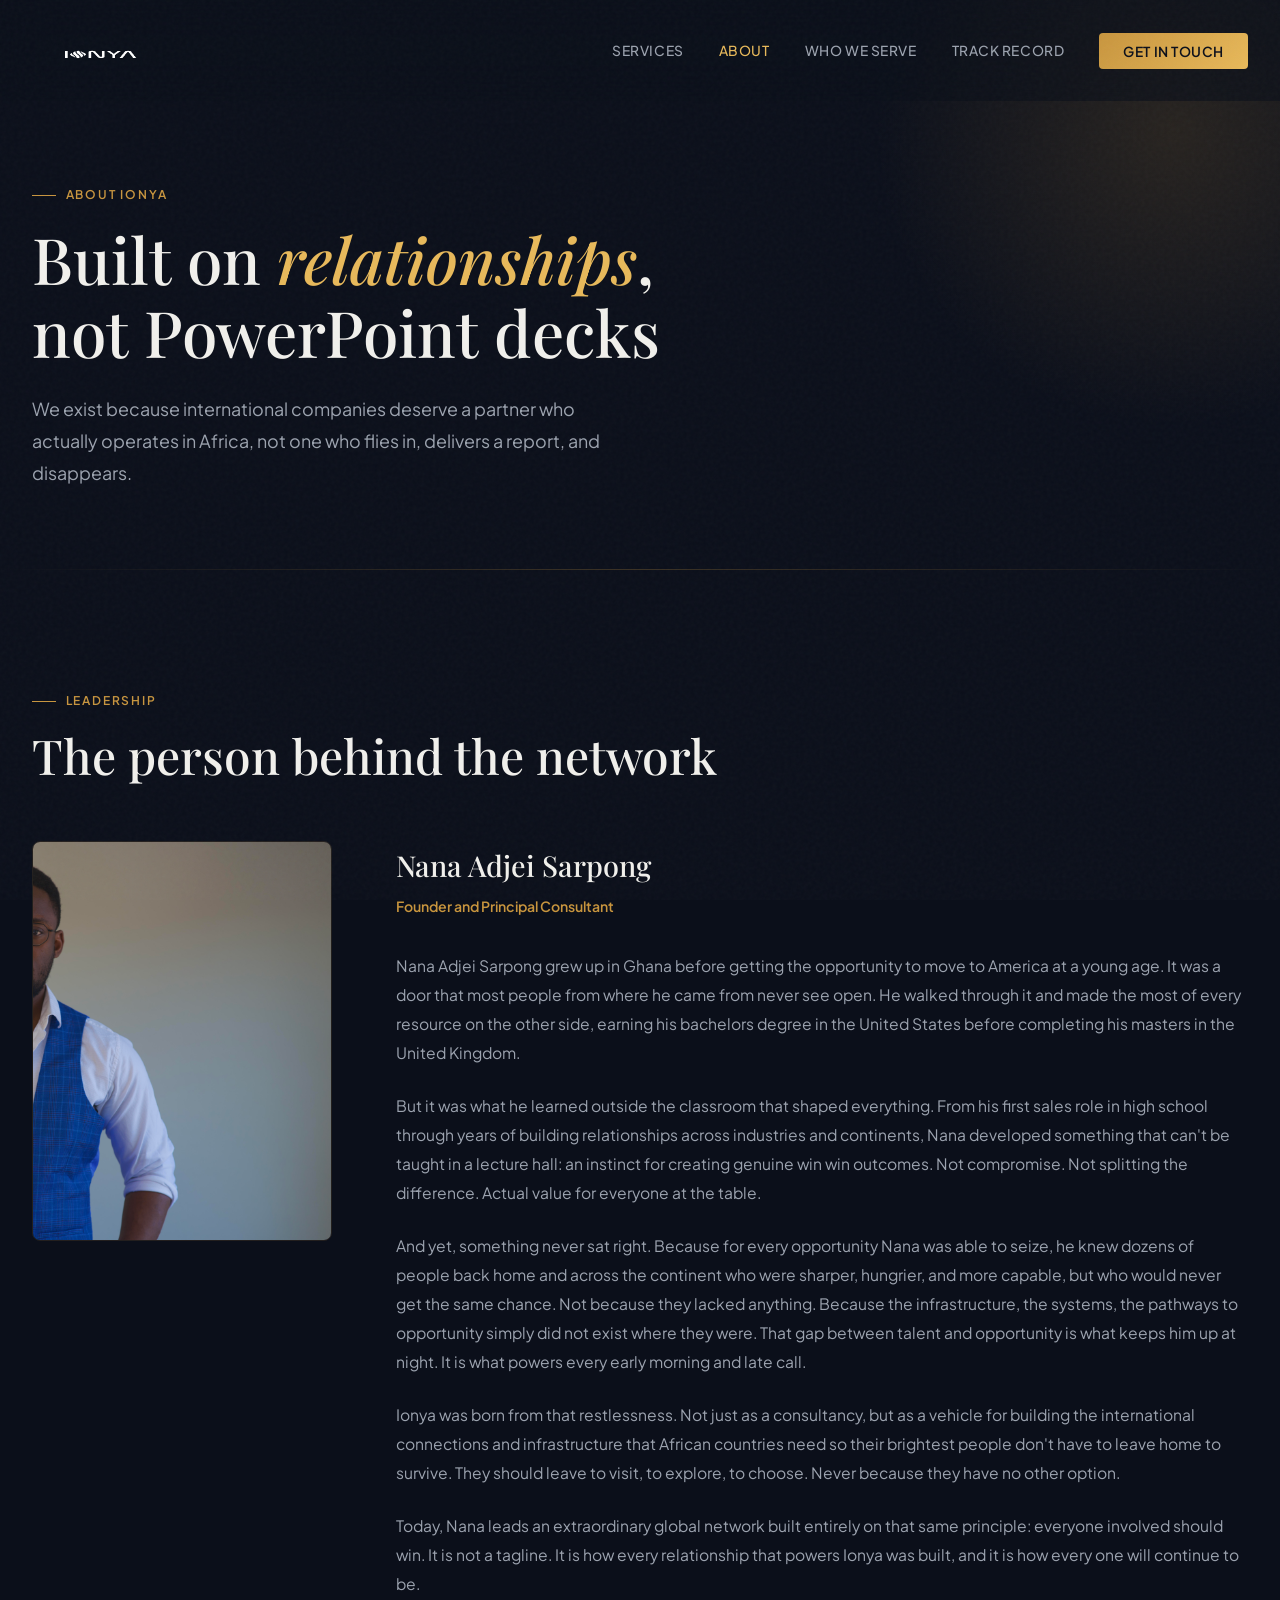
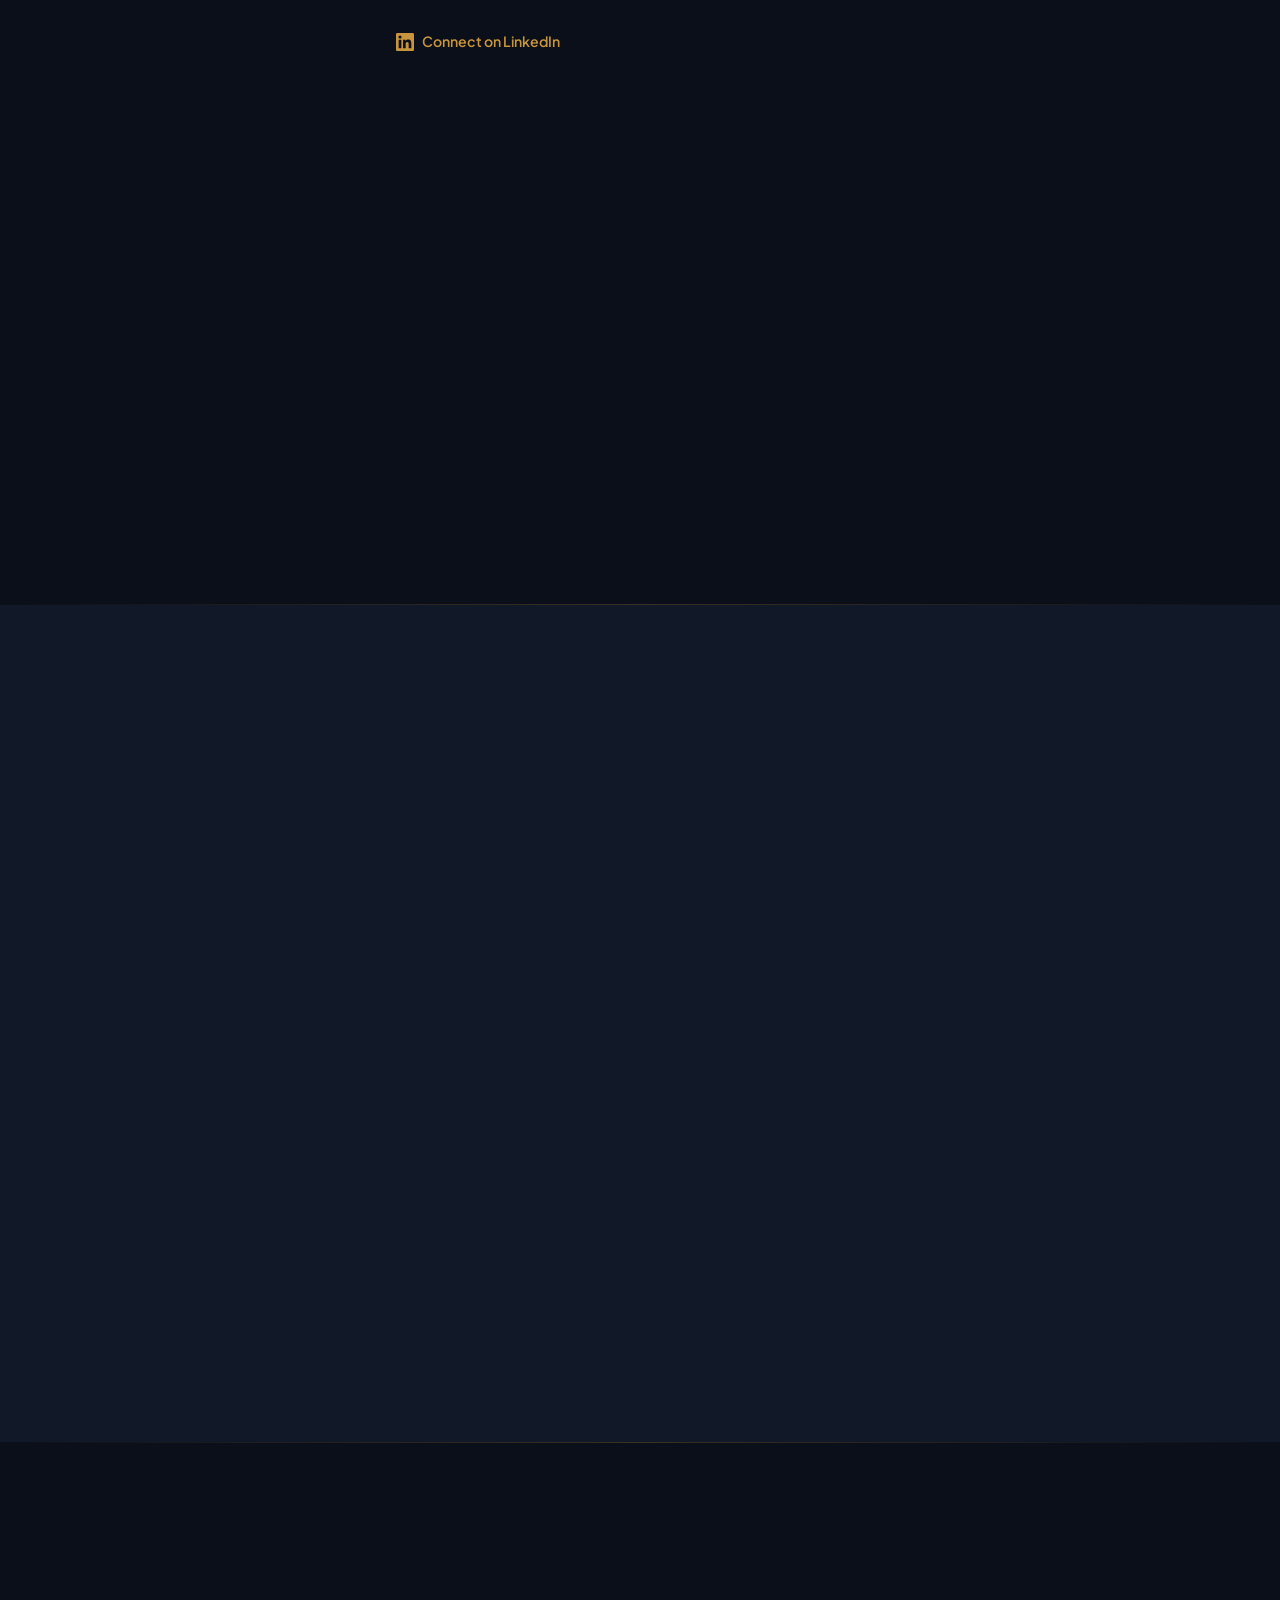
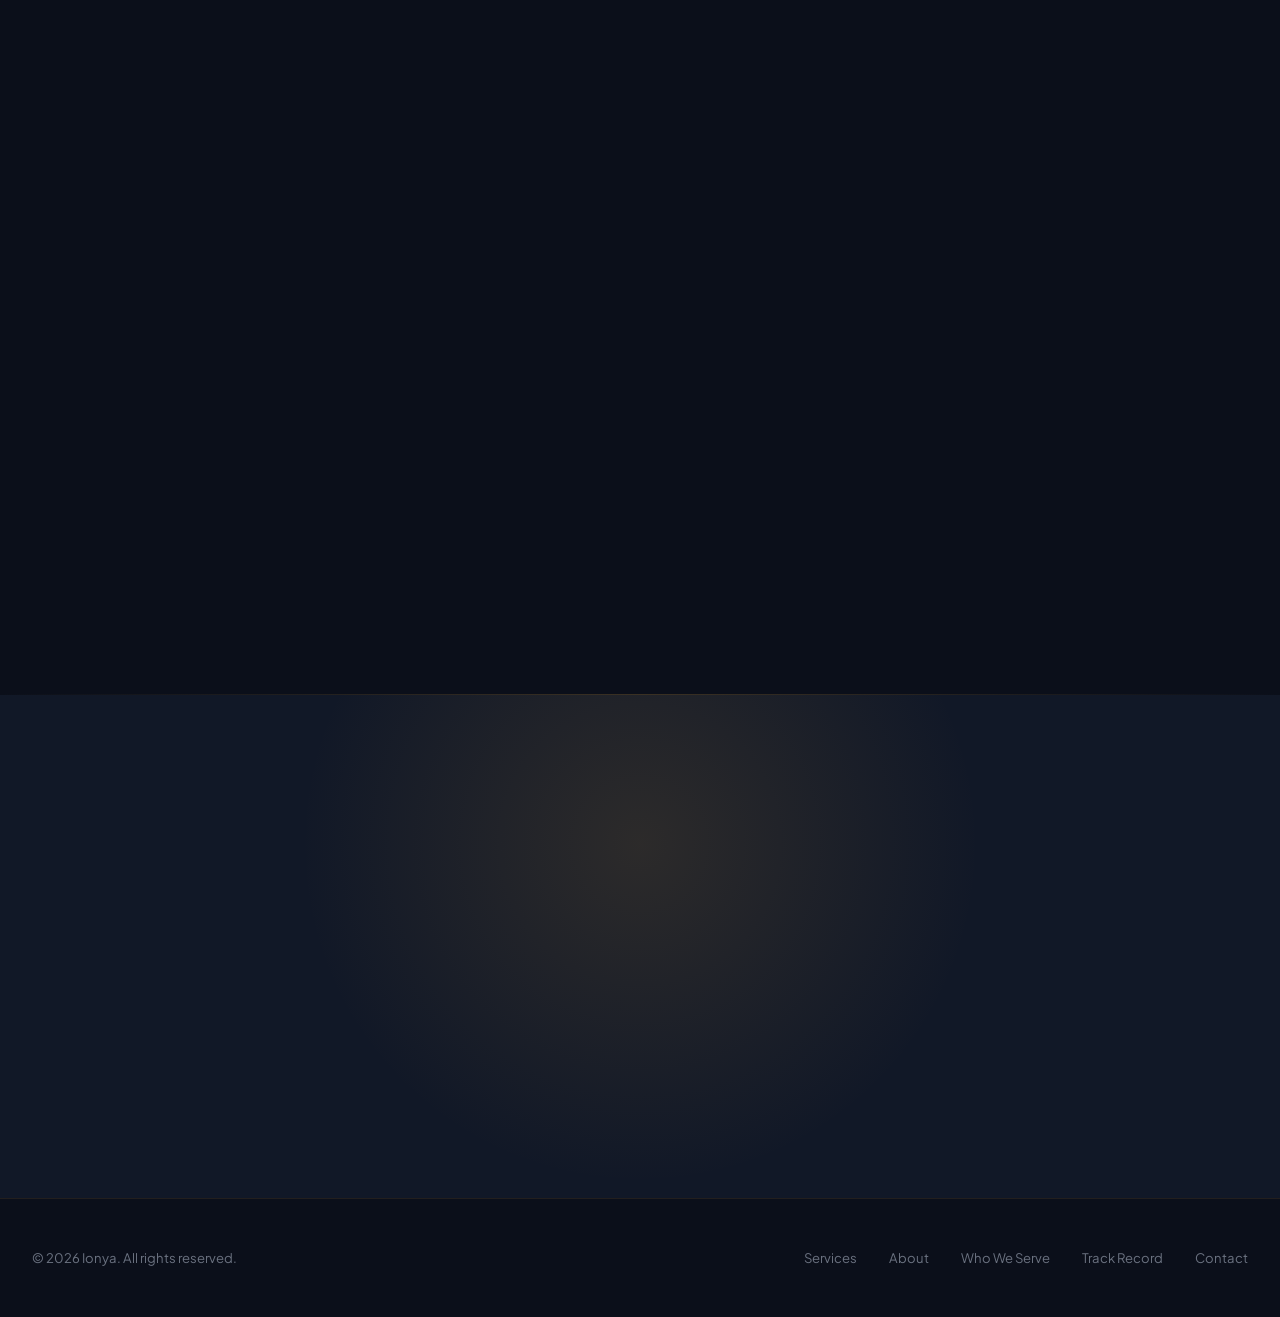
==== about.html @ f9a8107e "Add files via upload" ====
<!DOCTYPE html>
<html lang="en">
<head>
    <meta charset="UTF-8">
    <meta name="viewport" content="width=device-width, initial-scale=1.0">
    <title>About | Ionya</title>
    <meta name="description" content="Learn about Ionya, our founder Nana Adjei Sarpong, and why we built Africa's most connected strategic consultancy for international companies.">
    <link rel="preconnect" href="https://fonts.googleapis.com">
    <link rel="preconnect" href="https://fonts.gstatic.com" crossorigin>
    <link href="https://fonts.googleapis.com/css2?family=Playfair+Display:ital,wght@0,400;0,500;0,600;0,700;1,400;1,500&family=Plus+Jakarta+Sans:wght@300;400;500;600;700&display=swap" rel="stylesheet">
    <link rel="stylesheet" href="styles.css">
    <style>
        .founder-grid { display: grid; grid-template-columns: 300px 1fr; gap: 4rem; margin-top: 3.5rem; align-items: start; }
        .founder-photo {
            width: 100%; aspect-ratio: 3/4;
            border: 1px solid var(--border); border-radius: 8px;
            overflow: hidden;
        }
        .founder-photo img { width: 100%; height: 100%; object-fit: cover; object-position: right center; display: block; }
        .founder-content h3 { font-family: var(--font-display); font-size: 1.8rem; font-weight: 500; margin-bottom: 0.3rem; }
        .founder-title { color: var(--gold-primary); font-size: 0.88rem; font-weight: 600; margin-bottom: 2rem; }
        .founder-content p { color: var(--text-secondary); font-size: 0.98rem; line-height: 1.85; margin-bottom: 1.5rem; }
        .founder-links { display: flex; gap: 1rem; margin-top: 2rem; }
        .founder-link {
            display: inline-flex; align-items: center; gap: 0.5rem;
            color: var(--gold-primary); text-decoration: none;
            font-size: 0.88rem; font-weight: 600; transition: color 0.3s ease;
        }
        .founder-link:hover { color: var(--gold-light); }
        .name-story {
            margin-top: 3.5rem; padding: 3rem;
            background: var(--bg-card); border: 1px solid var(--border); border-radius: 8px;
        }
        .name-story h3 { font-family: var(--font-display); font-size: 1.4rem; font-weight: 500; margin-bottom: 1rem; }
        .name-story p { font-size: 0.95rem; color: var(--text-secondary); line-height: 1.85; margin-bottom: 1rem; }
        .name-story p:last-child { margin-bottom: 0; }
        .values-grid { display: grid; grid-template-columns: repeat(3, 1fr); gap: 2rem; margin-top: 3rem; }
        .value-card { padding: 2rem; border: 1px solid var(--border); border-radius: 8px; }
        .value-card h4 { font-family: var(--font-display); font-size: 1.15rem; font-weight: 500; margin-bottom: 0.6rem; }
        .value-card p { font-size: 0.88rem; color: var(--text-secondary); line-height: 1.7; }
        .geo-grid { display: grid; grid-template-columns: repeat(3, 1fr); gap: 2rem; margin-top: 3rem; }
        .geo-tier { padding: 2.5rem; border: 1px solid var(--border); border-radius: 8px; }
        .geo-tier-label { font-size: 0.7rem; font-weight: 700; letter-spacing: 0.15em; text-transform: uppercase; color: var(--gold-primary); margin-bottom: 0.8rem; }
        .geo-tier h4 { font-family: var(--font-display); font-size: 1.3rem; font-weight: 500; margin-bottom: 1rem; }
        .geo-tier p { font-size: 0.88rem; color: var(--text-secondary); line-height: 1.7; margin-bottom: 1rem; }
        .geo-countries { display: flex; flex-wrap: wrap; gap: 0.5rem; }
        @media (max-width: 768px) {
            .founder-grid { grid-template-columns: 1fr; gap: 2rem; }
            .founder-photo { max-width: 250px; }
            .values-grid, .geo-grid { grid-template-columns: 1fr; }
        }
    </style>
</head>
<body>

<nav id="navbar">
    <div class="nav-inner">
        <a href="/" class="nav-logo"><img src="ionya-logo-transparent.png" alt="Ionya"></a>
        <ul class="nav-links" id="navLinks">
            <li><a href="/services">Services</a></li>
            <li><a href="/about" class="active">About</a></li>
            <li><a href="/who-we-serve">Who We Serve</a></li>
            <li><a href="/track-record">Track Record</a></li>
            <li><a href="/contact" class="nav-cta">Get in Touch</a></li>
        </ul>
        <div class="mobile-toggle" onclick="document.getElementById('navLinks').classList.toggle('open')"><span></span><span></span><span></span></div>
    </div>
</nav>

<section class="page-hero">
    <div class="section-inner">
        <div class="section-label fade-in-1">About Ionya</div>
        <h1 class="fade-in-2">Built on <em>relationships</em>, not PowerPoint decks</h1>
        <p class="lead fade-in-3">We exist because international companies deserve a partner who actually operates in Africa, not one who flies in, delivers a report, and disappears.</p>
    </div>
</section>

<!-- FOUNDER -->
<section>
    <div class="section-inner">
        <div class="reveal">
            <div class="section-label">Leadership</div>
            <h2 class="section-title">The person behind the network</h2>
        </div>
        <div class="founder-grid reveal">
            <div class="founder-photo">
                <img src="nana-photo.jpg" alt="Nana Adjei Sarpong, Founder of Ionya">
            </div>
            <div class="founder-content">
                <h3>Nana Adjei Sarpong</h3>
                <div class="founder-title">Founder and Principal Consultant</div>
                <p>Nana Adjei Sarpong grew up in Ghana before getting the opportunity to move to America at a young age. It was a door that most people from where he came from never see open. He walked through it and made the most of every resource on the other side, earning his bachelors degree in the United States before completing his masters in the United Kingdom.</p>
                <p>But it was what he learned outside the classroom that shaped everything. From his first sales role in high school through years of building relationships across industries and continents, Nana developed something that can't be taught in a lecture hall: an instinct for creating genuine win win outcomes. Not compromise. Not splitting the difference. Actual value for everyone at the table.</p>
                <p>And yet, something never sat right. Because for every opportunity Nana was able to seize, he knew dozens of people back home and across the continent who were sharper, hungrier, and more capable, but who would never get the same chance. Not because they lacked anything. Because the infrastructure, the systems, the pathways to opportunity simply did not exist where they were. That gap between talent and opportunity is what keeps him up at night. It is what powers every early morning and late call.</p>
                <p>Ionya was born from that restlessness. Not just as a consultancy, but as a vehicle for building the international connections and infrastructure that African countries need so their brightest people don't have to leave home to survive. They should leave to visit, to explore, to choose. Never because they have no other option.</p>
                <p>Today, Nana leads an extraordinary global network built entirely on that same principle: everyone involved should win. It is not a tagline. It is how every relationship that powers Ionya was built, and it is how every one will continue to be.</p>
                <div class="founder-links">
                    <a href="https://www.linkedin.com/in/nana-adjei-sarpong" target="_blank" class="founder-link">
                        <svg width="18" height="18" viewBox="0 0 24 24" fill="currentColor"><path d="M20.447 20.452h-3.554v-5.569c0-1.328-.027-3.037-1.852-3.037-1.853 0-2.136 1.445-2.136 2.939v5.667H9.351V9h3.414v1.561h.046c.477-.9 1.637-1.85 3.37-1.85 3.601 0 4.267 2.37 4.267 5.455v6.286zM5.337 7.433a2.062 2.062 0 01-2.063-2.065 2.064 2.064 0 112.063 2.065zm1.782 13.019H3.555V9h3.564v11.452zM22.225 0H1.771C.792 0 0 .774 0 1.729v20.542C0 23.227.792 24 1.771 24h20.451C23.2 24 24 23.227 24 22.271V1.729C24 .774 23.2 0 22.222 0h.003z"/></svg>
                        Connect on LinkedIn
                    </a>
                </div>
            </div>
        </div>

        <!-- NAME STORY -->
        <div class="name-story reveal">
            <div class="section-label">Our Name</div>
            <h3>Why "Ionya"</h3>
            <p>The name draws from Iona, a small island off the coast of Scotland that became one of history's most unlikely success stories. In the 6th century, a handful of people on that remote island transformed entire regions of Britain and Europe. Not through force or extraction, but through something far more powerful: they built lasting relationships, strengthened local communities, and created systems that were designed to outlast the people who built them.</p>
            <p>Fourteen centuries later, that pattern still works. Build rather than extract. Strengthen rather than exploit. Create systems that serve generations rather than quarters. Ionya carries that principle into every engagement, every relationship, every deal. The company is not here for quick transactions. It is here to build infrastructure, connections, and opportunities that create lasting prosperity for everyone involved.</p>
        </div>
    </div>
</section>

<div class="section-divider"></div>

<!-- VALUES -->
<section class="section-alt">
    <div class="section-inner">
        <div class="reveal">
            <div class="section-label">How We Operate</div>
            <h2 class="section-title">Principles, not just process</h2>
        </div>
        <div class="values-grid">
            <div class="value-card reveal">
                <h4>Build, Don't Extract</h4>
                <p>Every engagement should leave communities, partners, and markets stronger than we found them. We choose clients and projects that create lasting value, not just short term returns.</p>
            </div>
            <div class="value-card reveal">
                <h4>Win Win or No Deal</h4>
                <p>The entire Ionya network has been built on mutually beneficial relationships. If a deal does not work for everyone at the table, it does not work for us. This is how trust is built and sustained.</p>
            </div>
            <div class="value-card reveal">
                <h4>Relationships Over Transactions</h4>
                <p>We build lasting strategic partnerships, not one off consulting engagements. Every relationship in our network has been developed over years of genuine trust and delivered results.</p>
            </div>
            <div class="value-card reveal">
                <h4>Honesty Over Sales</h4>
                <p>If we can't help, we will say so. If a market is not right for your business, we will tell you. If an opportunity carries risks, you will hear about them before you invest.</p>
            </div>
            <div class="value-card reveal">
                <h4>Generational Thinking</h4>
                <p>We partner with companies that are serious about building sustainable operations, not those looking for a quick entry and exit. African markets reward patience, persistence, and commitment.</p>
            </div>
            <div class="value-card reveal">
                <h4>Execution Over Strategy</h4>
                <p>We don't produce reports that sit on shelves. We build relationships, solve problems, source deals, and make things happen on the ground. Results, not documents.</p>
            </div>
        </div>
    </div>
</section>

<div class="section-divider"></div>

<!-- GEOGRAPHY -->
<section>
    <div class="section-inner">
        <div class="reveal">
            <div class="section-label">Where We Operate</div>
            <h2 class="section-title">From Ghana to the continent</h2>
            <p class="section-subtitle">We start from our established Ghana base and build networks wherever our clients need us. If we can't do it, we will tell you honestly.</p>
        </div>
        <div class="geo-grid">
            <div class="geo-tier reveal">
                <div class="geo-tier-label">Tier 1: Deep Networks</div>
                <h4>Ghana</h4>
                <p>Our primary base of operations with deep relationships across government, industry, and business. Direct access to decision makers across all seven of our target sectors, from energy and healthcare to agriculture and infrastructure.</p>
                <div class="geo-countries">
                    <span class="tag-pill">Accra</span>
                    <span class="tag-pill">Government Relations</span>
                    <span class="tag-pill">All Target Industries</span>
                </div>
            </div>
            <div class="geo-tier reveal">
                <div class="geo-tier-label">Tier 2: Active Networks</div>
                <h4>Key African Markets</h4>
                <p>Strong networks with active sourcing capabilities across multiple industries. Proper risk assessment for every opportunity we present.</p>
                <div class="geo-countries">
                    <span class="tag-pill">Mozambique</span>
                    <span class="tag-pill">Botswana</span>
                    <span class="tag-pill">South Africa</span>
                    <span class="tag-pill">Nigeria</span>
                    <span class="tag-pill">Kenya</span>
                </div>
            </div>
            <div class="geo-tier reveal">
                <div class="geo-tier-label">Tier 3: On Demand</div>
                <h4>Any African Country</h4>
                <p>When clients need access to a new market, we research it, build the networks, and deliver. If it is not feasible, we say so.</p>
                <div class="geo-countries">
                    <span class="tag-pill">Research First</span>
                    <span class="tag-pill">Client Driven</span>
                    <span class="tag-pill">Honest Assessment</span>
                </div>
            </div>
        </div>
    </div>
</section>

<div class="section-divider"></div>

<section class="section-alt cta-section">
    <div class="section-inner">
        <div class="cta-content reveal">
            <div class="section-label">Let's Talk</div>
            <h2 class="section-title">Want to know more?</h2>
            <p class="section-subtitle">The best way to understand what Ionya can do for you is a conversation. No pitch, no pressure, just an honest discussion about your Africa ambitions.</p>
            <div class="cta-actions">
                <a href="/contact" class="btn-primary">Start a Conversation →</a>
            </div>
        </div>
    </div>
</section>

<footer><div class="footer-inner"><div class="footer-left">© 2026 Ionya. All rights reserved.</div><div class="footer-right"><a href="/services">Services</a><a href="/about">About</a><a href="/who-we-serve">Who We Serve</a><a href="/track-record">Track Record</a><a href="/contact">Contact</a></div></div></footer>
<script>
const navbar=document.getElementById('navbar');window.addEventListener('scroll',()=>navbar.classList.toggle('scrolled',window.scrollY>50));
document.querySelectorAll('.nav-links a').forEach(l=>l.addEventListener('click',()=>document.getElementById('navLinks').classList.remove('open')));
const r=document.querySelectorAll('.reveal');const o=new IntersectionObserver(e=>{e.forEach(x=>{if(x.isIntersecting){x.target.classList.add('visible');o.unobserve(x.target)}})},{threshold:0.1,rootMargin:'0px 0px -50px 0px'});r.forEach(el=>o.observe(el));
</script>
</body>
</html>
---- styles.css ----
:root {
    --bg-primary: #0B0F1A;
    --bg-secondary: #111827;
    --bg-card: #1A2035;
    --bg-card-hover: #1F2847;
    --gold-primary: #C8953E;
    --gold-light: #E8B95A;
    --gold-glow: rgba(200, 149, 62, 0.15);
    --gold-subtle: rgba(200, 149, 62, 0.08);
    --text-primary: #F1F0EC;
    --text-secondary: #9CA3AF;
    --text-muted: #6B7280;
    --border: rgba(200, 149, 62, 0.12);
    --border-strong: rgba(200, 149, 62, 0.25);
    --font-display: 'Playfair Display', Georgia, serif;
    --font-body: 'Plus Jakarta Sans', -apple-system, sans-serif;
}

*, *::before, *::after { margin: 0; padding: 0; box-sizing: border-box; }
html { scroll-behavior: smooth; scroll-padding-top: 110px; }

body {
    font-family: var(--font-body);
    background-color: var(--bg-primary);
    color: var(--text-primary);
    line-height: 1.7;
    font-weight: 400;
    overflow-x: hidden;
}

body::before {
    content: '';
    position: fixed;
    top: 0; left: 0;
    width: 100%; height: 100%;
    background-image: url("data:image/svg+xml,%3Csvg viewBox='0 0 256 256' xmlns='http://www.w3.org/2000/svg'%3E%3Cfilter id='noise'%3E%3CfeTurbulence type='fractalNoise' baseFrequency='0.9' numOctaves='4' stitchTiles='stitch'/%3E%3C/filter%3E%3Crect width='100%25' height='100%25' filter='url(%23noise)' opacity='0.03'/%3E%3C/svg%3E");
    pointer-events: none;
    z-index: 9999;
}

/* ======= NAV ======= */
nav {
    position: fixed; top: 0; width: 100%; z-index: 1000;
    padding: 0 2rem;
    transition: all 0.4s ease;
    background: rgba(11, 15, 26, 0.6);
    backdrop-filter: blur(20px);
    -webkit-backdrop-filter: blur(20px);
    border-bottom: 1px solid transparent;
}
nav.scrolled {
    background: rgba(11, 15, 26, 0.92);
    border-bottom: 1px solid var(--border);
}
.nav-inner {
    max-width: 1280px; margin: 0 auto;
    display: flex; justify-content: space-between; align-items: center;
    height: 100px;
}
.nav-logo { text-decoration: none; display: flex; align-items: center; }
.nav-logo img { height: 84px; width: auto; filter: brightness(0) invert(1); }
.nav-links {
    display: flex; gap: 2.2rem; list-style: none; align-items: center;
}
.nav-links a {
    color: var(--text-secondary); text-decoration: none;
    font-size: 0.86rem; font-weight: 500;
    letter-spacing: 0.04em; text-transform: uppercase;
    transition: color 0.3s ease;
}
.nav-links a:hover, .nav-links a.active { color: var(--gold-light); }
.nav-links .nav-cta {
    color: var(--bg-primary);
    background: linear-gradient(135deg, var(--gold-primary), var(--gold-light));
    padding: 0.6rem 1.5rem; border-radius: 4px; font-weight: 600;
    transition: all 0.3s ease;
}
.nav-links .nav-cta:hover {
    transform: translateY(-1px);
    box-shadow: 0 4px 20px rgba(200, 149, 62, 0.3);
    color: var(--bg-primary);
}
.mobile-toggle {
    display: none; flex-direction: column; gap: 5px; cursor: pointer; padding: 4px;
}
.mobile-toggle span {
    width: 24px; height: 2px; background: var(--text-primary); transition: all 0.3s ease;
}

/* ======= SHARED ELEMENTS ======= */
section { padding: 7rem 2rem; position: relative; }
.section-inner { max-width: 1280px; margin: 0 auto; }
.section-alt { background: var(--bg-secondary); }

.section-label {
    display: inline-flex; align-items: center; gap: 0.6rem;
    font-size: 0.75rem; font-weight: 600;
    letter-spacing: 0.15em; text-transform: uppercase;
    color: var(--gold-primary); margin-bottom: 1rem;
}
.section-label::before { content: ''; width: 24px; height: 1px; background: var(--gold-primary); }

.section-title {
    font-family: var(--font-display);
    font-size: clamp(2rem, 4vw, 3rem);
    font-weight: 500; line-height: 1.2; margin-bottom: 1.2rem;
}
.section-subtitle {
    font-size: 1.05rem; color: var(--text-secondary);
    max-width: 600px; line-height: 1.75;
}
.section-divider {
    height: 1px;
    background: linear-gradient(90deg, transparent, var(--border-strong), transparent);
}

/* Buttons */
.btn-primary {
    display: inline-flex; align-items: center; gap: 0.5rem;
    padding: 1rem 2.2rem;
    background: linear-gradient(135deg, var(--gold-primary), var(--gold-light));
    color: var(--bg-primary); font-family: var(--font-body);
    font-size: 0.92rem; font-weight: 700; text-decoration: none;
    border-radius: 4px; letter-spacing: 0.03em; transition: all 0.3s ease;
    border: none; cursor: pointer;
}
.btn-primary:hover {
    transform: translateY(-2px);
    box-shadow: 0 8px 30px rgba(200, 149, 62, 0.35);
}
.btn-secondary {
    display: inline-flex; align-items: center; gap: 0.5rem;
    padding: 1rem 2.2rem;
    border: 1px solid var(--border-strong); color: var(--text-primary);
    font-family: var(--font-body); font-size: 0.92rem; font-weight: 600;
    text-decoration: none; border-radius: 4px; letter-spacing: 0.03em;
    transition: all 0.3s ease;
}
.btn-secondary:hover {
    border-color: var(--gold-primary); background: var(--gold-subtle);
}

/* Cards */
.card {
    background: var(--bg-card); border: 1px solid var(--border);
    border-radius: 8px; padding: 2.5rem;
    transition: all 0.4s ease; position: relative; overflow: hidden;
}
.card::before {
    content: ''; position: absolute; top: 0; left: 0; right: 0; height: 3px;
    background: linear-gradient(90deg, var(--gold-primary), var(--gold-light));
    transform: scaleX(0); transform-origin: left; transition: transform 0.4s ease;
}
.card:hover {
    border-color: var(--border-strong); background: var(--bg-card-hover);
    transform: translateY(-4px);
}
.card:hover::before { transform: scaleX(1); }
.card h3 {
    font-family: var(--font-display); font-size: 1.35rem;
    font-weight: 500; margin-bottom: 1rem;
}
.card p {
    font-size: 0.92rem; color: var(--text-secondary); line-height: 1.75;
}

/* Quote box */
.quote-box {
    position: relative; padding: 2.5rem; background: var(--bg-card);
    border-left: 3px solid var(--gold-primary); border-radius: 0 8px 8px 0;
}
.quote-box p {
    font-family: var(--font-display); font-size: 1.2rem;
    font-style: italic; line-height: 1.7; color: var(--text-primary); margin-bottom: 1rem;
}
.quote-box cite {
    font-family: var(--font-body); font-style: normal;
    font-size: 0.85rem; color: var(--gold-primary);
    font-weight: 600; letter-spacing: 0.05em;
}

/* Feature list */
.feature-list { list-style: none; display: flex; flex-direction: column; gap: 0.6rem; }
.feature-list li {
    font-size: 0.85rem; color: var(--text-secondary);
    padding-left: 1.2rem; position: relative;
}
.feature-list li::before {
    content: '\2014'; position: absolute; left: 0; color: var(--gold-primary);
}

/* Check items */
.check-item { display: flex; gap: 0.8rem; align-items: flex-start; }
.check-icon {
    width: 20px; height: 20px; flex-shrink: 0; margin-top: 3px; color: var(--gold-primary);
}
.check-item span { font-size: 0.92rem; color: var(--text-secondary); line-height: 1.5; }

/* Page hero (inner pages) */
.page-hero {
    padding: 11rem 2rem 5rem; position: relative; overflow: hidden;
}
.page-hero::before {
    content: ''; position: absolute; top: -30%; right: -15%;
    width: 600px; height: 600px;
    background: radial-gradient(circle, var(--gold-glow) 0%, transparent 70%);
    pointer-events: none;
}
.page-hero::after {
    content: ''; position: absolute; bottom: 0; left: 0; right: 0; height: 1px;
    background: linear-gradient(90deg, transparent, var(--border-strong), transparent);
}
.page-hero .section-inner { position: relative; z-index: 2; }
.page-hero h1 {
    font-family: var(--font-display);
    font-size: clamp(2.5rem, 5vw, 4rem);
    font-weight: 500; line-height: 1.15; max-width: 700px; margin-bottom: 1.5rem;
}
.page-hero h1 em { font-style: italic; color: var(--gold-light); }
.page-hero .lead {
    font-size: 1.12rem; color: var(--text-secondary);
    max-width: 580px; line-height: 1.8;
}

/* Grids */
.grid-2 { display: grid; grid-template-columns: 1fr 1fr; gap: 2rem; }
.grid-3 { display: grid; grid-template-columns: repeat(3, 1fr); gap: 2rem; }
.grid-4 { display: grid; grid-template-columns: repeat(4, 1fr); gap: 2rem; }
.grid-2-1 { display: grid; grid-template-columns: 1fr 1fr; gap: 4rem; align-items: start; }

/* Number accent */
.num-accent {
    font-family: var(--font-display); font-size: 3rem;
    font-weight: 400; color: var(--gold-primary);
    opacity: 0.2; line-height: 1; margin-bottom: 1rem;
}

/* Tags */
.tag {
    display: inline-block; font-size: 0.72rem; font-weight: 600;
    letter-spacing: 0.08em; text-transform: uppercase;
    padding: 0.35rem 0.75rem; border: 1px solid var(--border-strong);
    border-radius: 3px; color: var(--gold-primary);
}
.tag-pill {
    font-size: 0.78rem; padding: 0.3rem 0.7rem;
    background: var(--gold-subtle); border: 1px solid var(--border);
    border-radius: 3px; color: var(--text-secondary);
}

/* Industry cards */
.industry-card {
    padding: 2rem; border: 1px solid var(--border);
    border-radius: 8px; transition: all 0.3s ease; text-align: center;
}
.industry-card:hover { border-color: var(--gold-primary); background: var(--gold-subtle); }
.industry-icon { font-size: 2rem; margin-bottom: 1rem; display: block; }
.industry-card h4 {
    font-family: var(--font-display); font-size: 1.1rem;
    font-weight: 500; margin-bottom: 0.5rem;
}
.industry-card p { font-size: 0.82rem; color: var(--text-muted); }

/* Footer */
footer {
    padding: 3rem 2rem;
    border-top: 1px solid var(--border);
    background: var(--bg-primary);
}
.footer-inner {
    max-width: 1280px; margin: 0 auto;
    display: flex; justify-content: space-between; align-items: center;
}
.footer-left { font-size: 0.82rem; color: var(--text-muted); }
.footer-right { display: flex; gap: 2rem; }
.footer-right a {
    color: var(--text-muted); text-decoration: none;
    font-size: 0.82rem; transition: color 0.3s ease;
}
.footer-right a:hover { color: var(--gold-primary); }

/* CTA Section */
.cta-section { position: relative; overflow: hidden; }
.cta-section::before {
    content: ''; position: absolute; top: -50%; left: 50%;
    transform: translateX(-50%); width: 800px; height: 800px;
    background: radial-gradient(circle, var(--gold-glow) 0%, transparent 60%);
    pointer-events: none;
}
.cta-content {
    text-align: center; max-width: 700px;
    margin: 0 auto; position: relative; z-index: 2;
}
.cta-content .section-label { justify-content: center; }
.cta-content .section-subtitle { margin: 0 auto 2.5rem; }
.cta-actions { display: flex; justify-content: center; gap: 1.2rem; flex-wrap: wrap; }

/* Animations */
@keyframes fadeUp {
    from { opacity: 0; transform: translateY(24px); }
    to { opacity: 1; transform: translateY(0); }
}
.reveal {
    opacity: 0; transform: translateY(30px);
    transition: opacity 0.7s ease, transform 0.7s ease;
}
.reveal.visible { opacity: 1; transform: translateY(0); }

.fade-in-1 { opacity: 0; animation: fadeUp 0.8s ease 0.2s forwards; }
.fade-in-2 { opacity: 0; animation: fadeUp 0.8s ease 0.4s forwards; }
.fade-in-3 { opacity: 0; animation: fadeUp 0.8s ease 0.6s forwards; }
.fade-in-4 { opacity: 0; animation: fadeUp 0.8s ease 0.8s forwards; }
.fade-in-5 { opacity: 0; animation: fadeUp 0.8s ease 1s forwards; }

/* ======= RESPONSIVE ======= */
@media (max-width: 1024px) {
    .grid-3, .grid-4 { grid-template-columns: 1fr 1fr; }
    .grid-2-1 { grid-template-columns: 1fr; gap: 2.5rem; }
}
@media (max-width: 768px) {
    .nav-links {
        display: none; position: fixed; top: 100px; left: 0; right: 0;
        background: rgba(11, 15, 26, 0.97); backdrop-filter: blur(20px);
        flex-direction: column; padding: 2rem; gap: 1.5rem;
        border-bottom: 1px solid var(--border);
    }
    .nav-links.open { display: flex; }
    .mobile-toggle { display: flex; }
    .grid-2, .grid-3, .grid-4 { grid-template-columns: 1fr; }
    section { padding: 5rem 1.5rem; }
    .page-hero { padding: 9rem 1.5rem 4rem; }
}
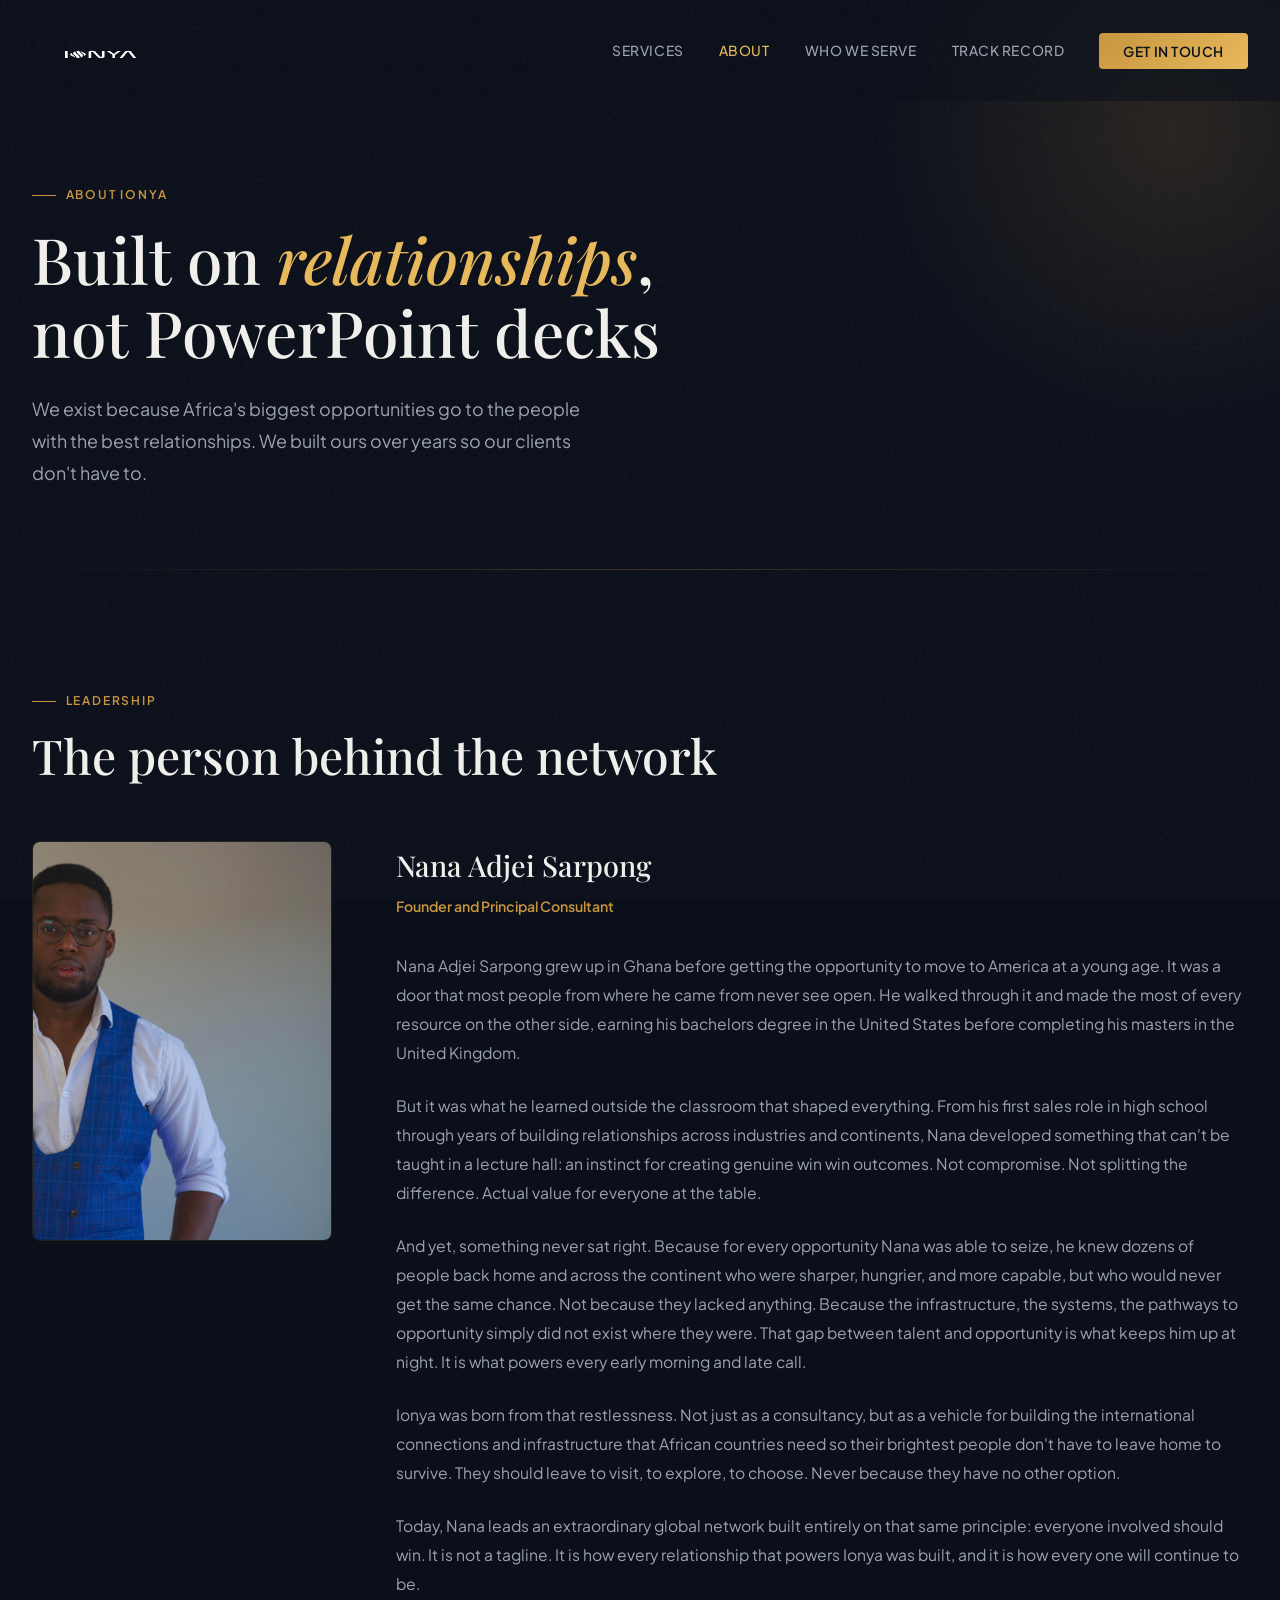
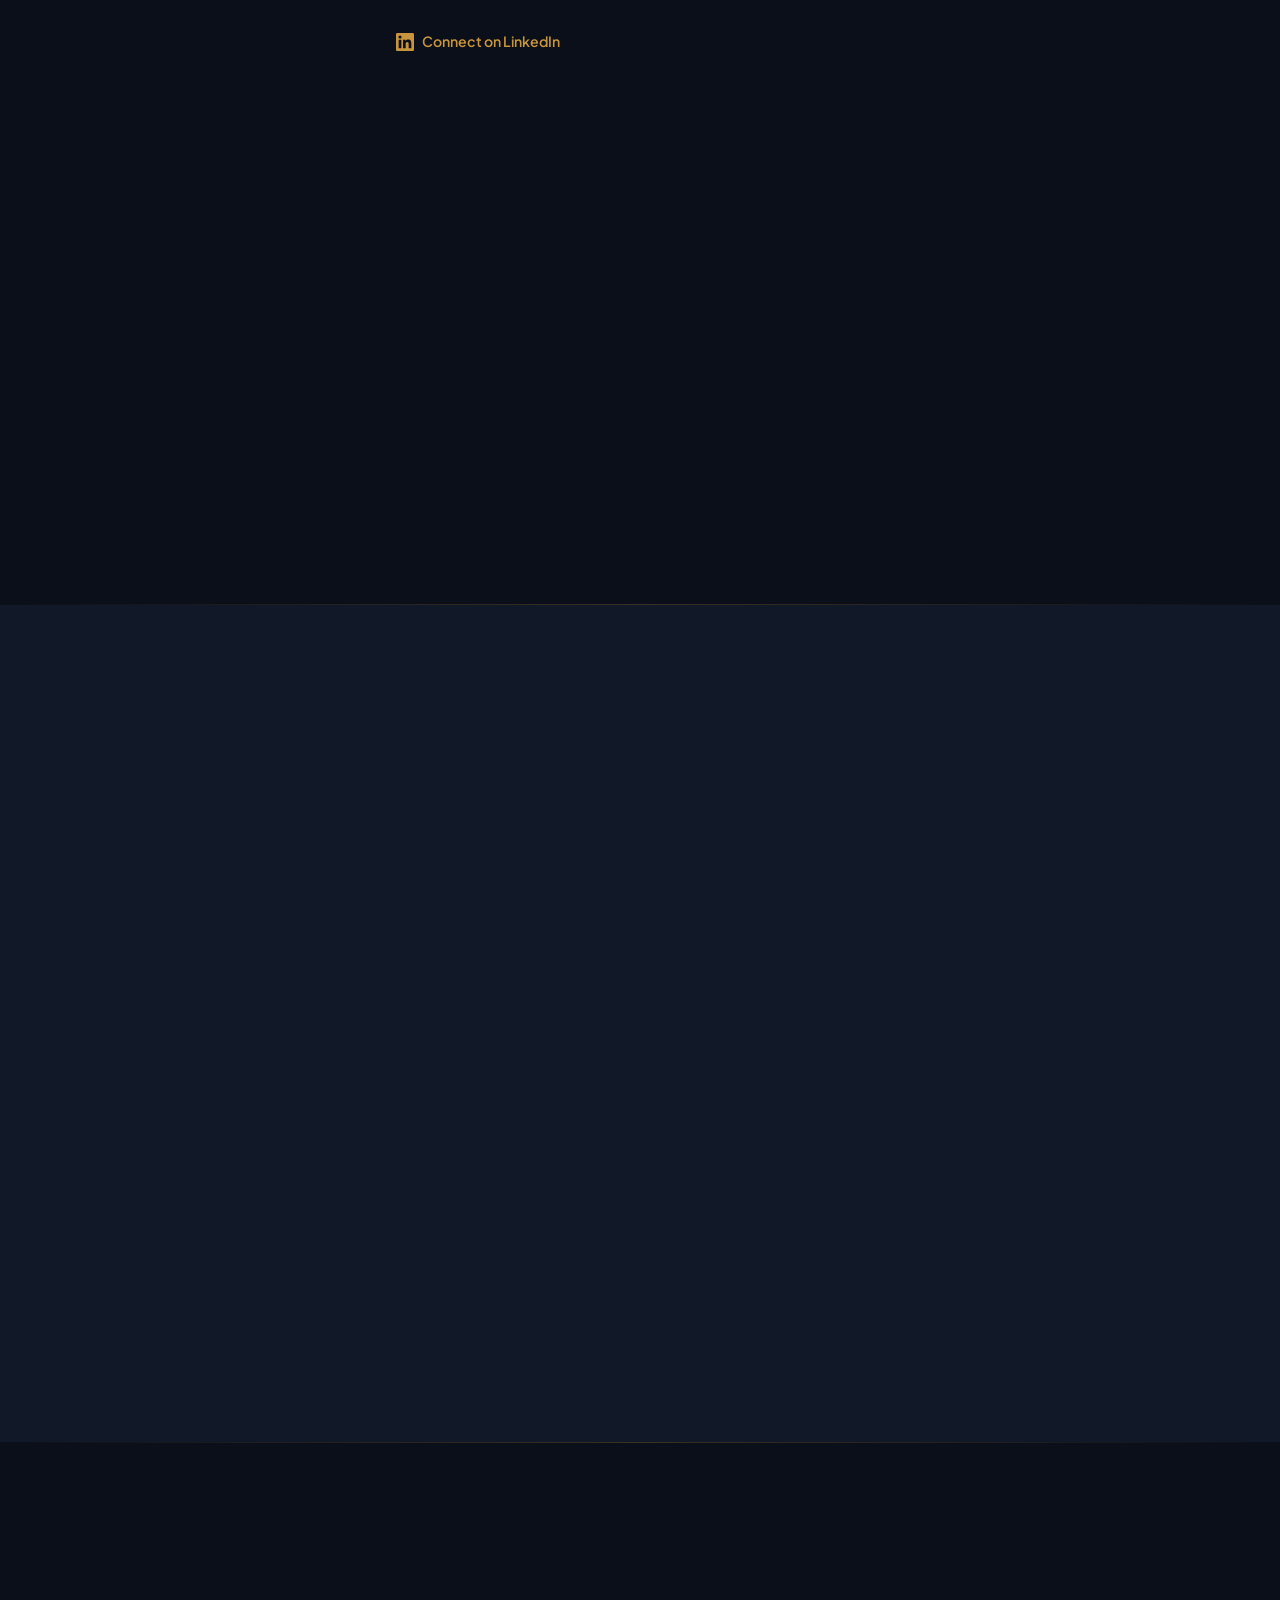
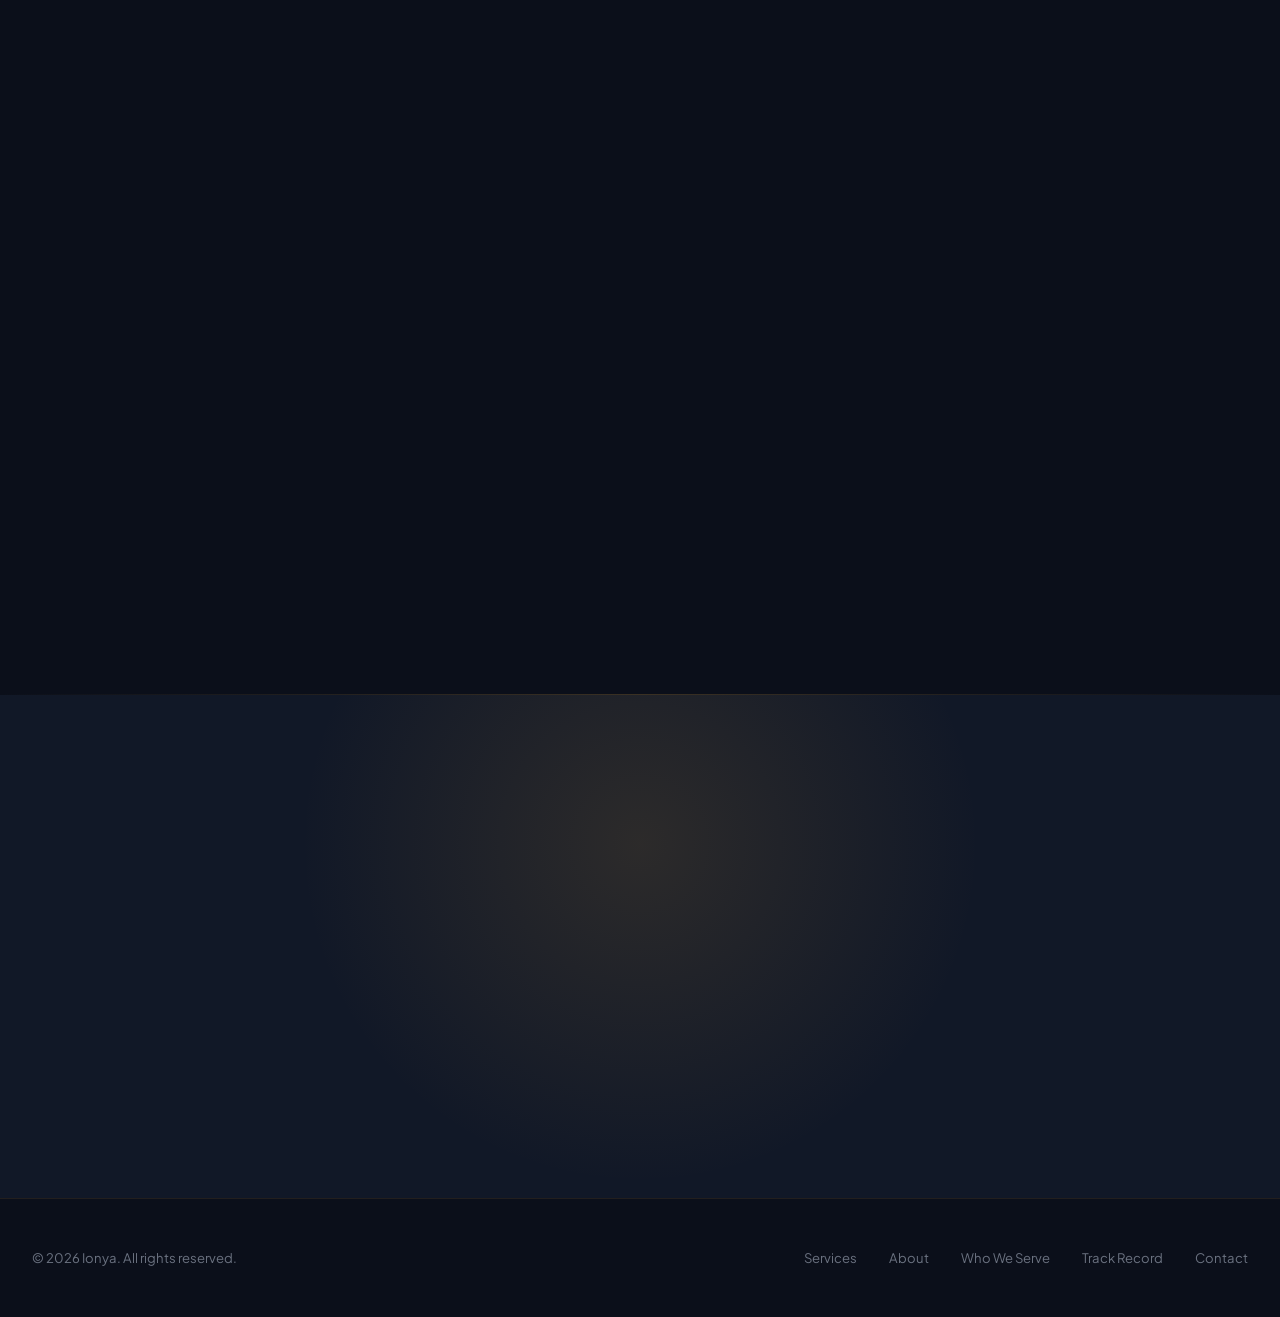
==== commit e9e48616: "Add files via upload" ====
--- a/about.html
+++ b/about.html
@@ -16,7 +16,7 @@
             border: 1px solid var(--border); border-radius: 8px;
             overflow: hidden;
         }
-        .founder-photo img { width: 100%; height: 100%; object-fit: cover; object-position: right center; display: block; }
+        .founder-photo img { width: 100%; height: 100%; object-fit: cover; object-position: 80% center; display: block; }
         .founder-content h3 { font-family: var(--font-display); font-size: 1.8rem; font-weight: 500; margin-bottom: 0.3rem; }
         .founder-title { color: var(--gold-primary); font-size: 0.88rem; font-weight: 600; margin-bottom: 2rem; }
         .founder-content p { color: var(--text-secondary); font-size: 0.98rem; line-height: 1.85; margin-bottom: 1.5rem; }
@@ -71,7 +71,7 @@
     <div class="section-inner">
         <div class="section-label fade-in-1">About Ionya</div>
         <h1 class="fade-in-2">Built on <em>relationships</em>, not PowerPoint decks</h1>
-        <p class="lead fade-in-3">We exist because international companies deserve a partner who actually operates in Africa, not one who flies in, delivers a report, and disappears.</p>
+        <p class="lead fade-in-3">We exist because Africa's biggest opportunities go to the people with the best relationships. We built ours over years so our clients don't have to.</p>
     </div>
 </section>
 
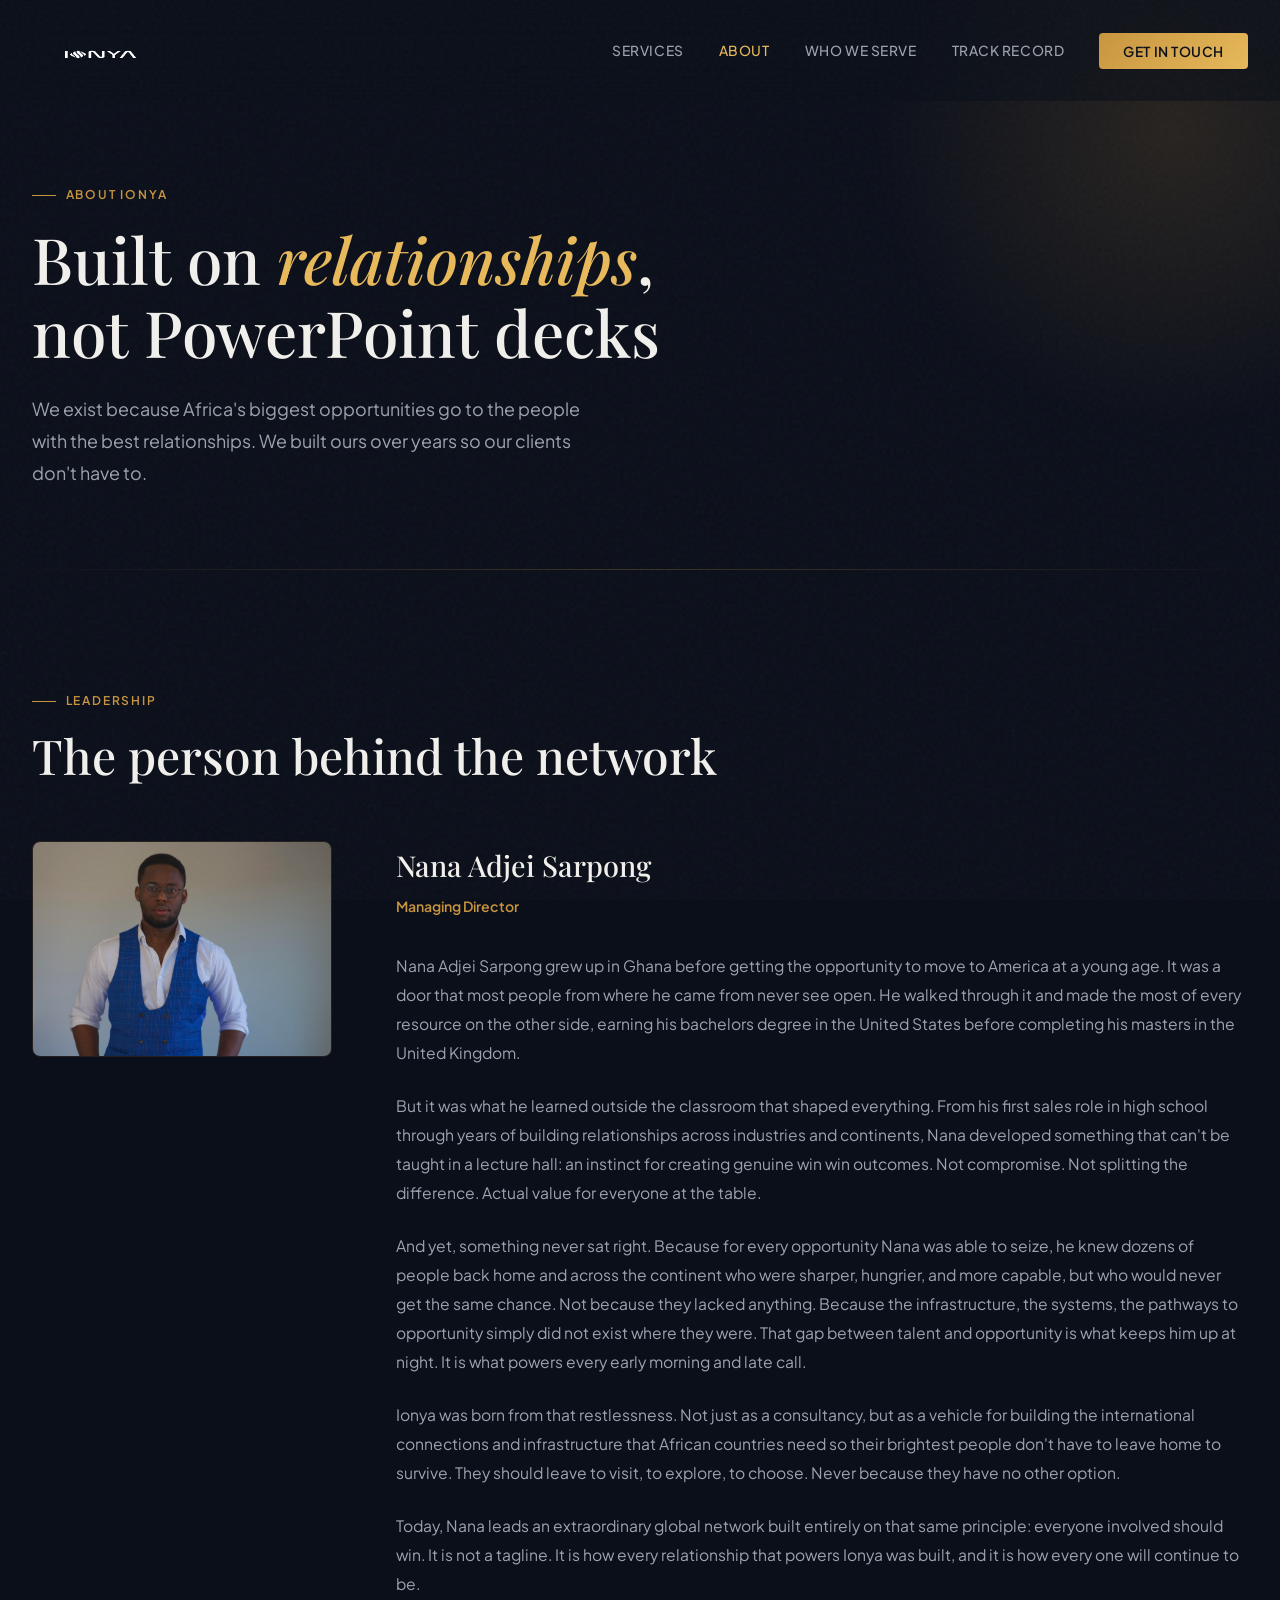
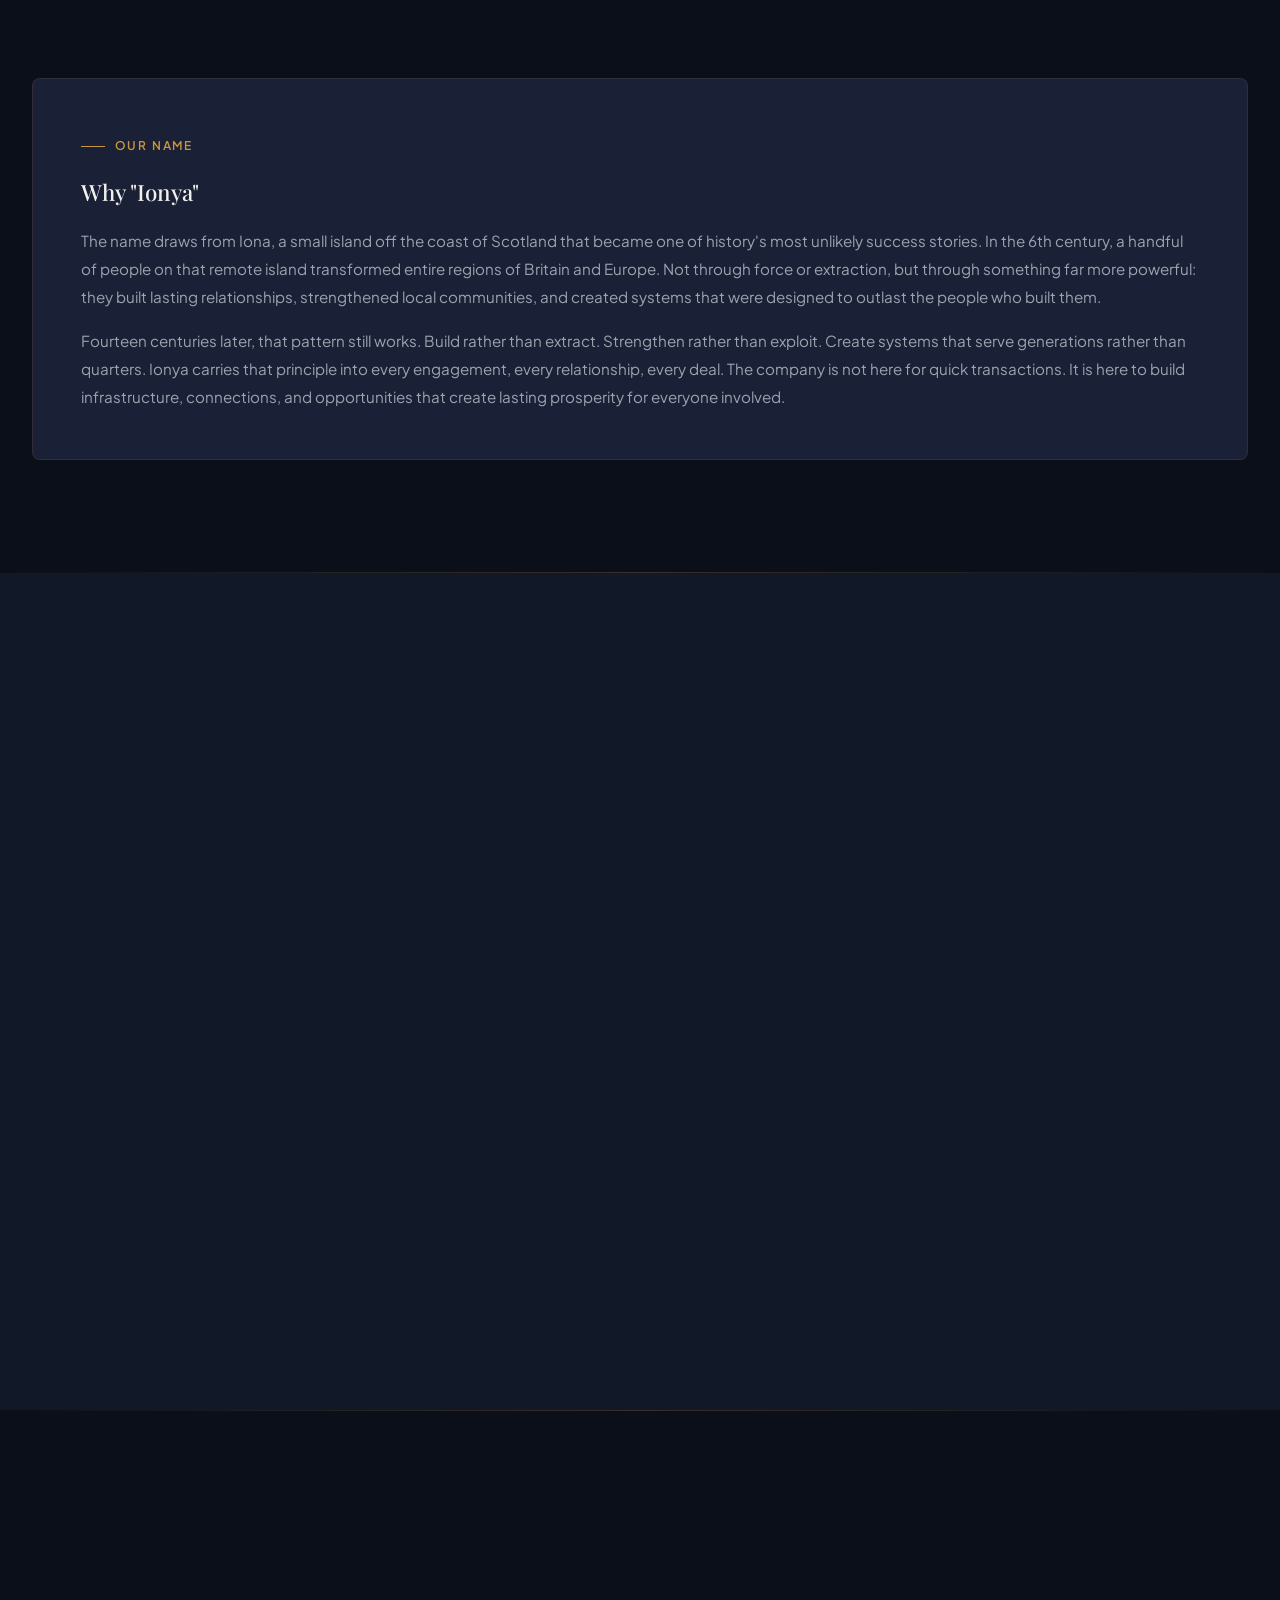
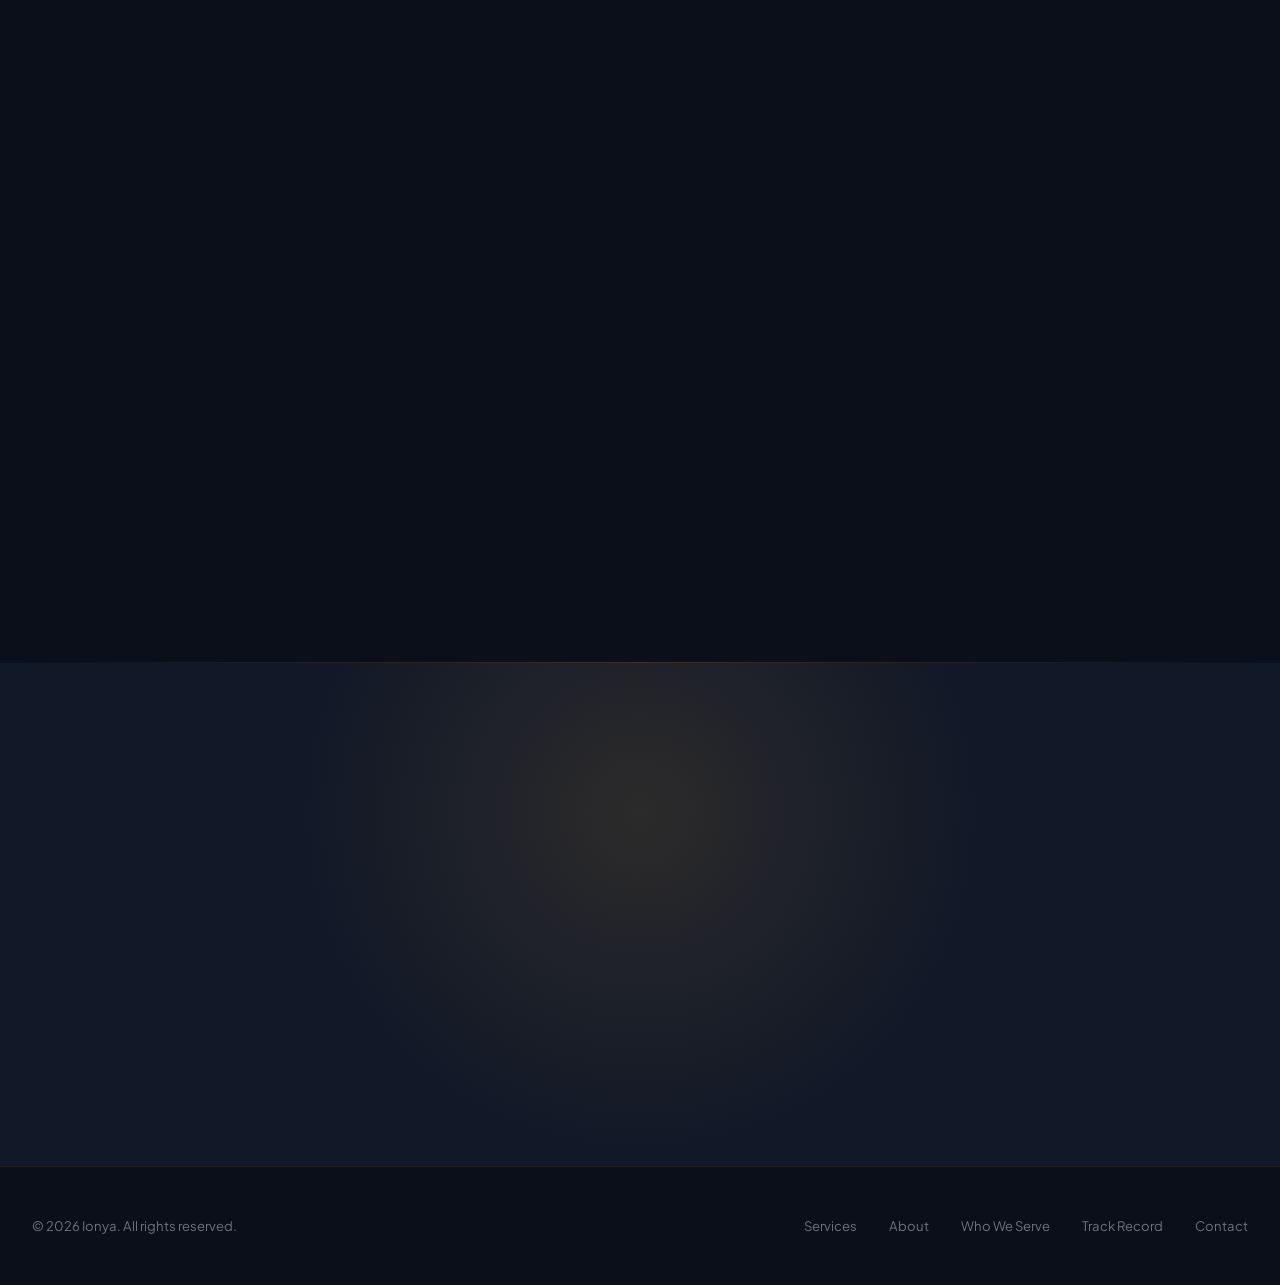
==== commit 7bb7c435: "Rename about (2).html to about.html" ====
--- a/about.html
+++ b/about.html
@@ -12,11 +12,11 @@
     <style>
         .founder-grid { display: grid; grid-template-columns: 300px 1fr; gap: 4rem; margin-top: 3.5rem; align-items: start; }
         .founder-photo {
-            width: 100%; aspect-ratio: 3/4;
+            width: 100%;
             border: 1px solid var(--border); border-radius: 8px;
             overflow: hidden;
         }
-        .founder-photo img { width: 100%; height: 100%; object-fit: cover; object-position: 80% center; display: block; }
+        .founder-photo img { width: 100%; height: auto; object-fit: cover; display: block; }
         .founder-content h3 { font-family: var(--font-display); font-size: 1.8rem; font-weight: 500; margin-bottom: 0.3rem; }
         .founder-title { color: var(--gold-primary); font-size: 0.88rem; font-weight: 600; margin-bottom: 2rem; }
         .founder-content p { color: var(--text-secondary); font-size: 0.98rem; line-height: 1.85; margin-bottom: 1.5rem; }
@@ -88,18 +88,12 @@
             </div>
             <div class="founder-content">
                 <h3>Nana Adjei Sarpong</h3>
-                <div class="founder-title">Founder and Principal Consultant</div>
+                <div class="founder-title">Managing Director</div>
                 <p>Nana Adjei Sarpong grew up in Ghana before getting the opportunity to move to America at a young age. It was a door that most people from where he came from never see open. He walked through it and made the most of every resource on the other side, earning his bachelors degree in the United States before completing his masters in the United Kingdom.</p>
                 <p>But it was what he learned outside the classroom that shaped everything. From his first sales role in high school through years of building relationships across industries and continents, Nana developed something that can't be taught in a lecture hall: an instinct for creating genuine win win outcomes. Not compromise. Not splitting the difference. Actual value for everyone at the table.</p>
                 <p>And yet, something never sat right. Because for every opportunity Nana was able to seize, he knew dozens of people back home and across the continent who were sharper, hungrier, and more capable, but who would never get the same chance. Not because they lacked anything. Because the infrastructure, the systems, the pathways to opportunity simply did not exist where they were. That gap between talent and opportunity is what keeps him up at night. It is what powers every early morning and late call.</p>
                 <p>Ionya was born from that restlessness. Not just as a consultancy, but as a vehicle for building the international connections and infrastructure that African countries need so their brightest people don't have to leave home to survive. They should leave to visit, to explore, to choose. Never because they have no other option.</p>
                 <p>Today, Nana leads an extraordinary global network built entirely on that same principle: everyone involved should win. It is not a tagline. It is how every relationship that powers Ionya was built, and it is how every one will continue to be.</p>
-                <div class="founder-links">
-                    <a href="https://www.linkedin.com/in/nana-adjei-sarpong" target="_blank" class="founder-link">
-                        <svg width="18" height="18" viewBox="0 0 24 24" fill="currentColor"><path d="M20.447 20.452h-3.554v-5.569c0-1.328-.027-3.037-1.852-3.037-1.853 0-2.136 1.445-2.136 2.939v5.667H9.351V9h3.414v1.561h.046c.477-.9 1.637-1.85 3.37-1.85 3.601 0 4.267 2.37 4.267 5.455v6.286zM5.337 7.433a2.062 2.062 0 01-2.063-2.065 2.064 2.064 0 112.063 2.065zm1.782 13.019H3.555V9h3.564v11.452zM22.225 0H1.771C.792 0 0 .774 0 1.729v20.542C0 23.227.792 24 1.771 24h20.451C23.2 24 24 23.227 24 22.271V1.729C24 .774 23.2 0 22.222 0h.003z"/></svg>
-                        Connect on LinkedIn
-                    </a>
-                </div>
             </div>
         </div>
 
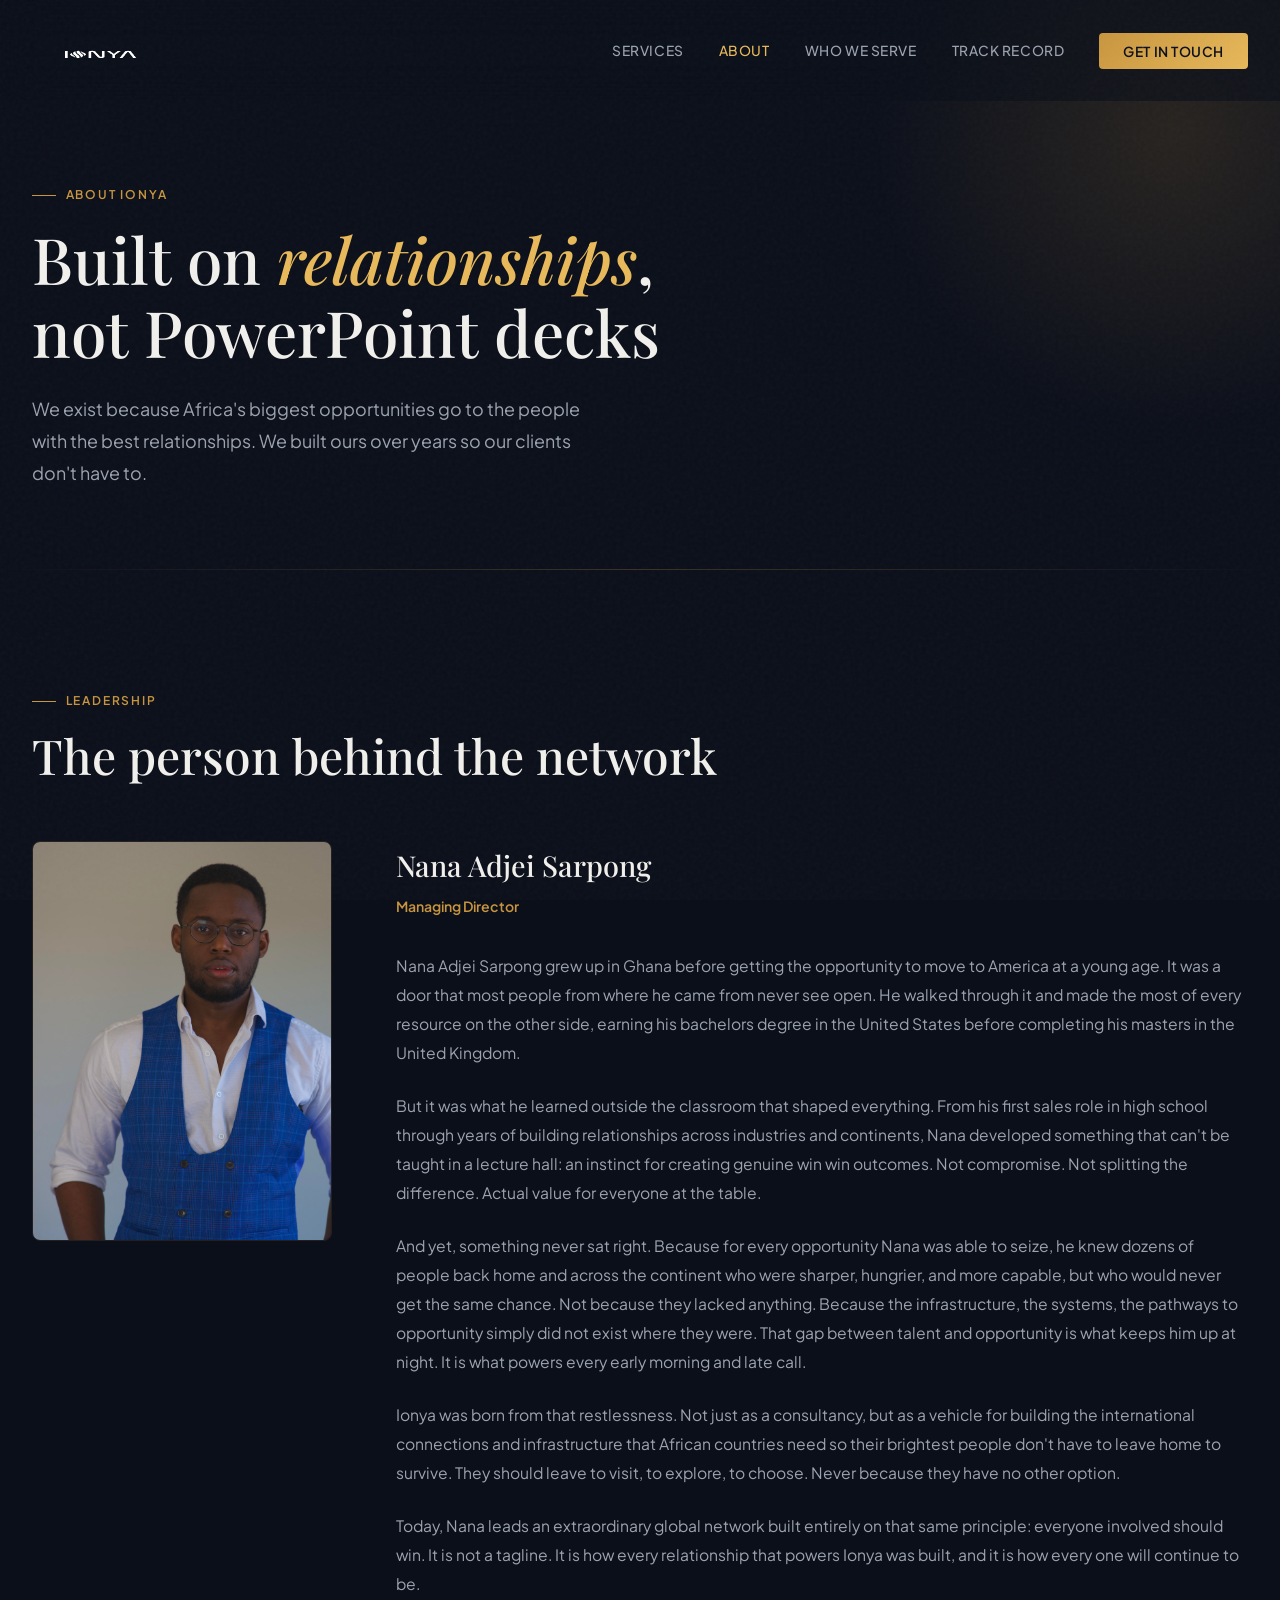
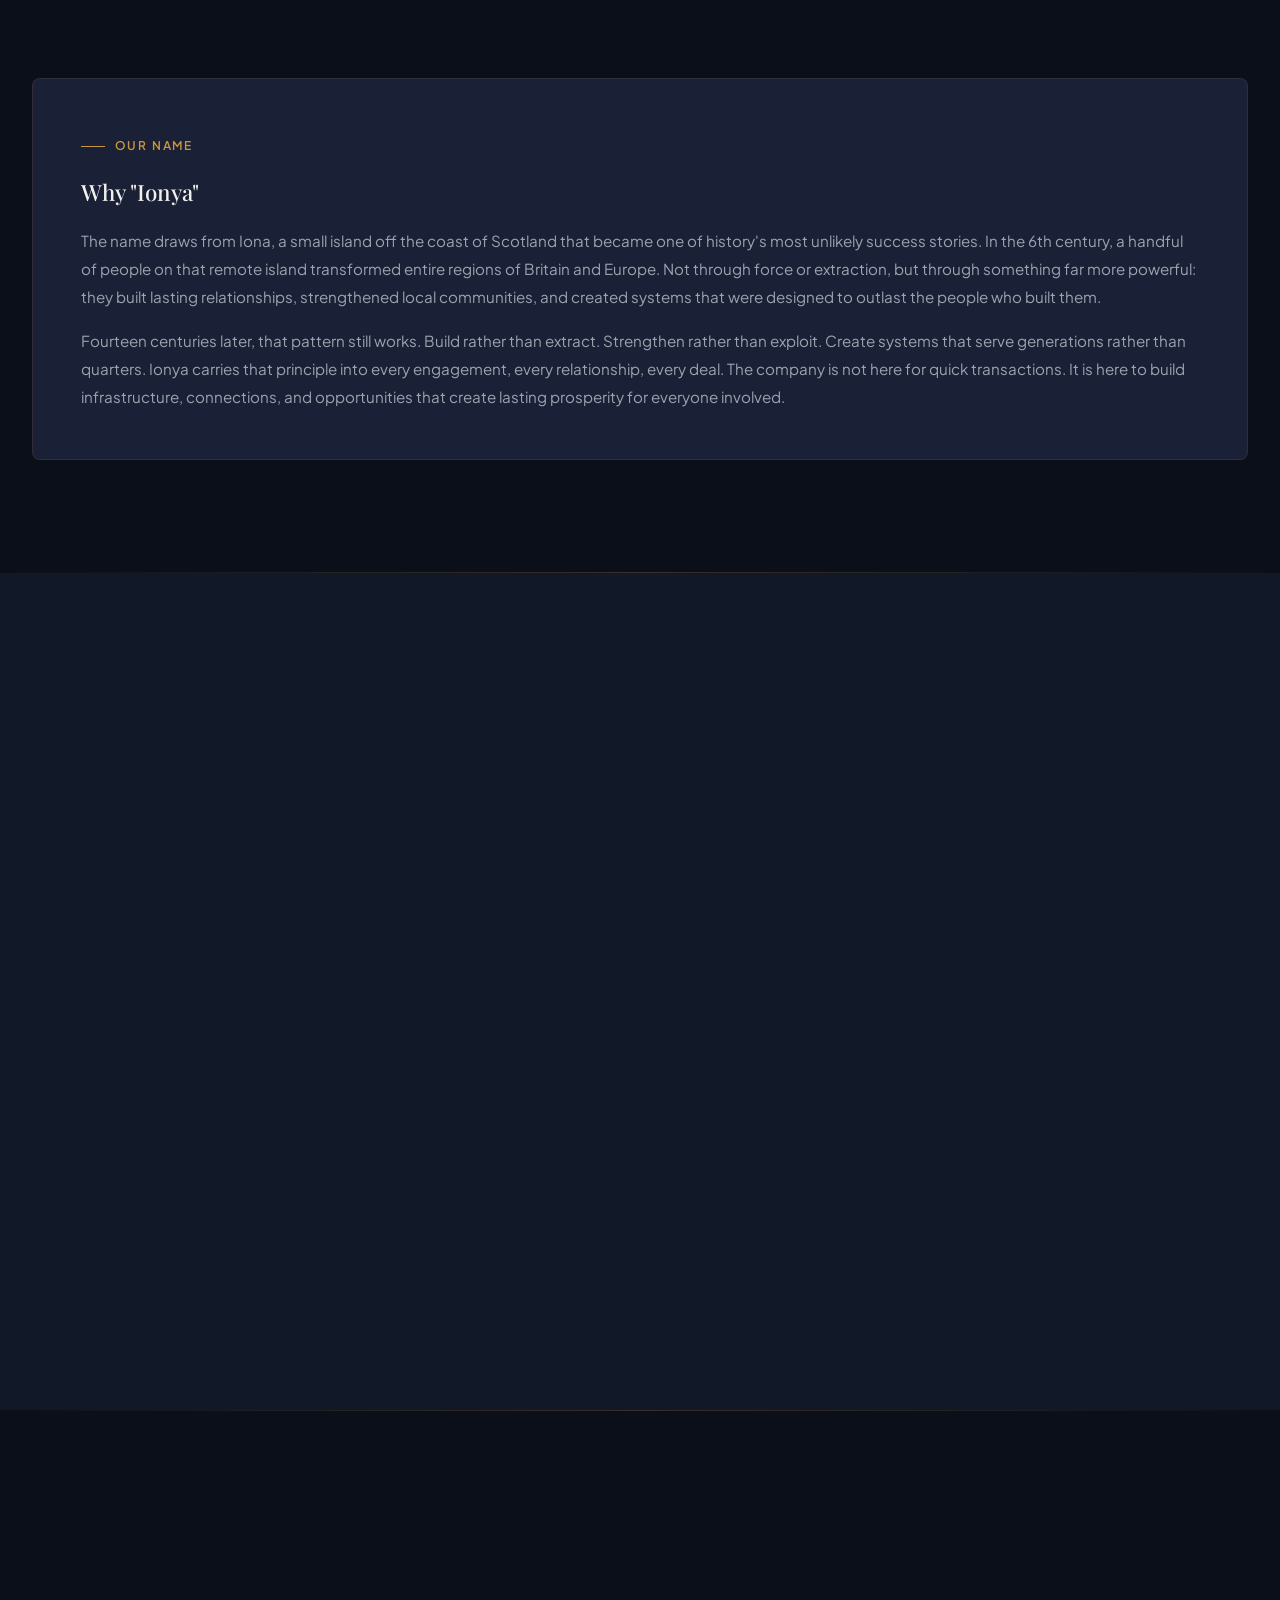
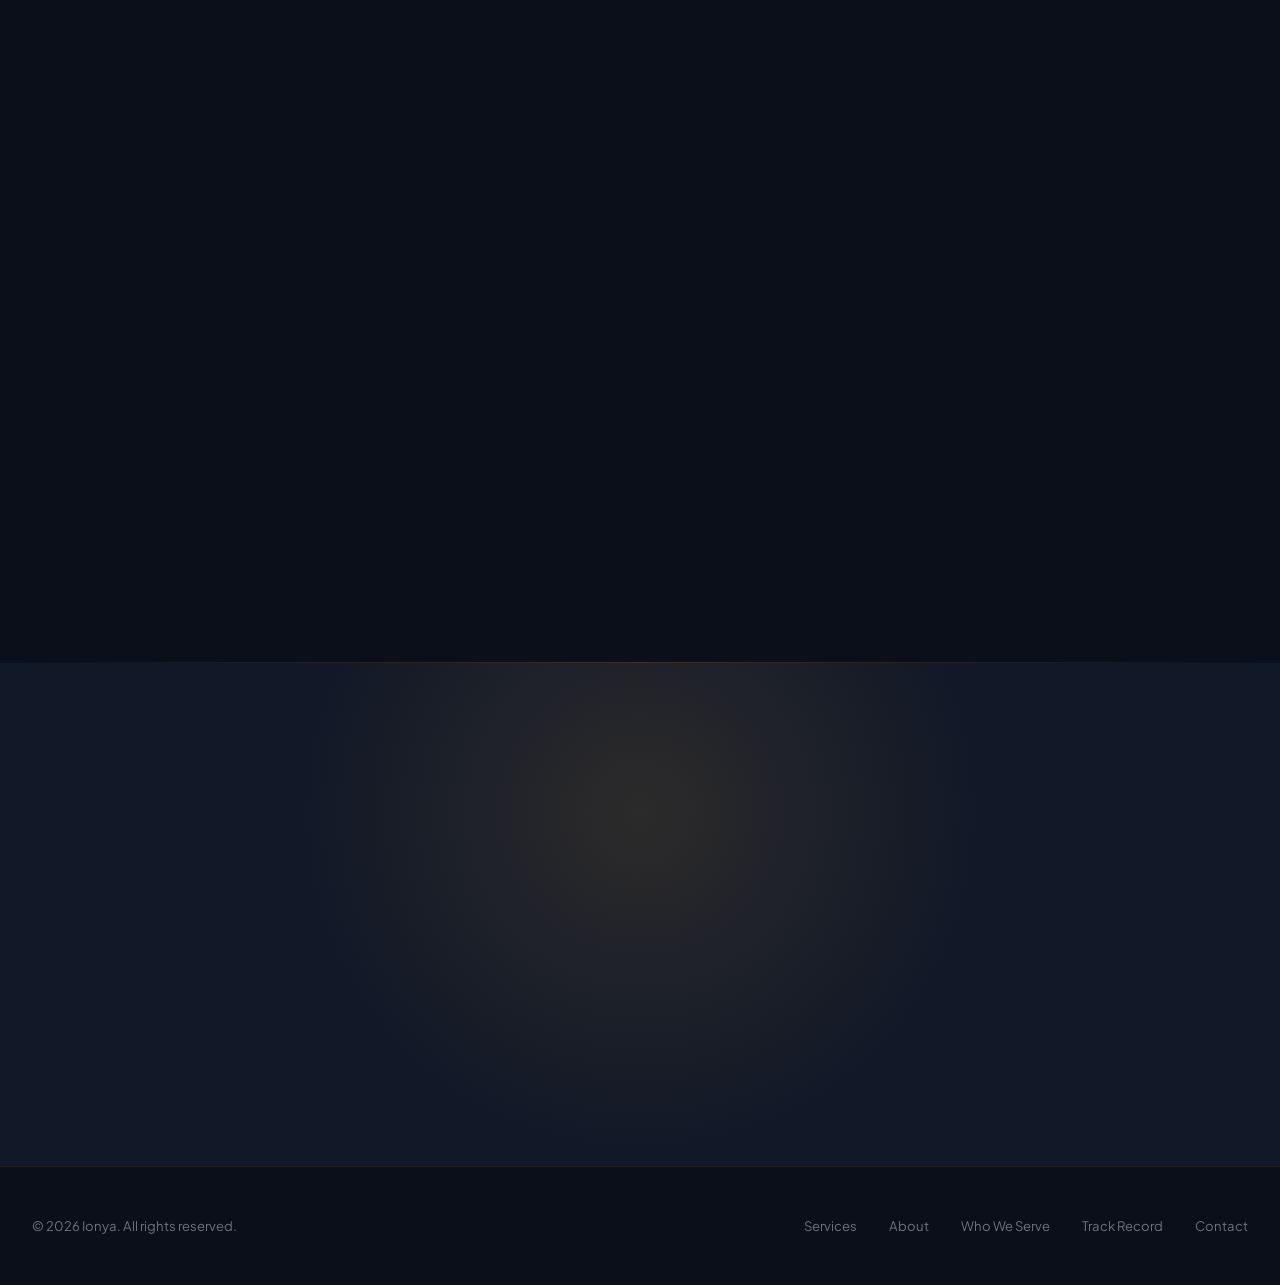
==== commit 831c6089: "Rename about (3).html to about.html" ====
--- a/about.html
+++ b/about.html
@@ -12,11 +12,11 @@
     <style>
         .founder-grid { display: grid; grid-template-columns: 300px 1fr; gap: 4rem; margin-top: 3.5rem; align-items: start; }
         .founder-photo {
-            width: 100%;
+            width: 100%; aspect-ratio: 3/4;
             border: 1px solid var(--border); border-radius: 8px;
             overflow: hidden;
         }
-        .founder-photo img { width: 100%; height: auto; object-fit: cover; display: block; }
+        .founder-photo img { width: 100%; height: 100%; object-fit: cover; object-position: 20% center; display: block; }
         .founder-content h3 { font-family: var(--font-display); font-size: 1.8rem; font-weight: 500; margin-bottom: 0.3rem; }
         .founder-title { color: var(--gold-primary); font-size: 0.88rem; font-weight: 600; margin-bottom: 2rem; }
         .founder-content p { color: var(--text-secondary); font-size: 0.98rem; line-height: 1.85; margin-bottom: 1.5rem; }
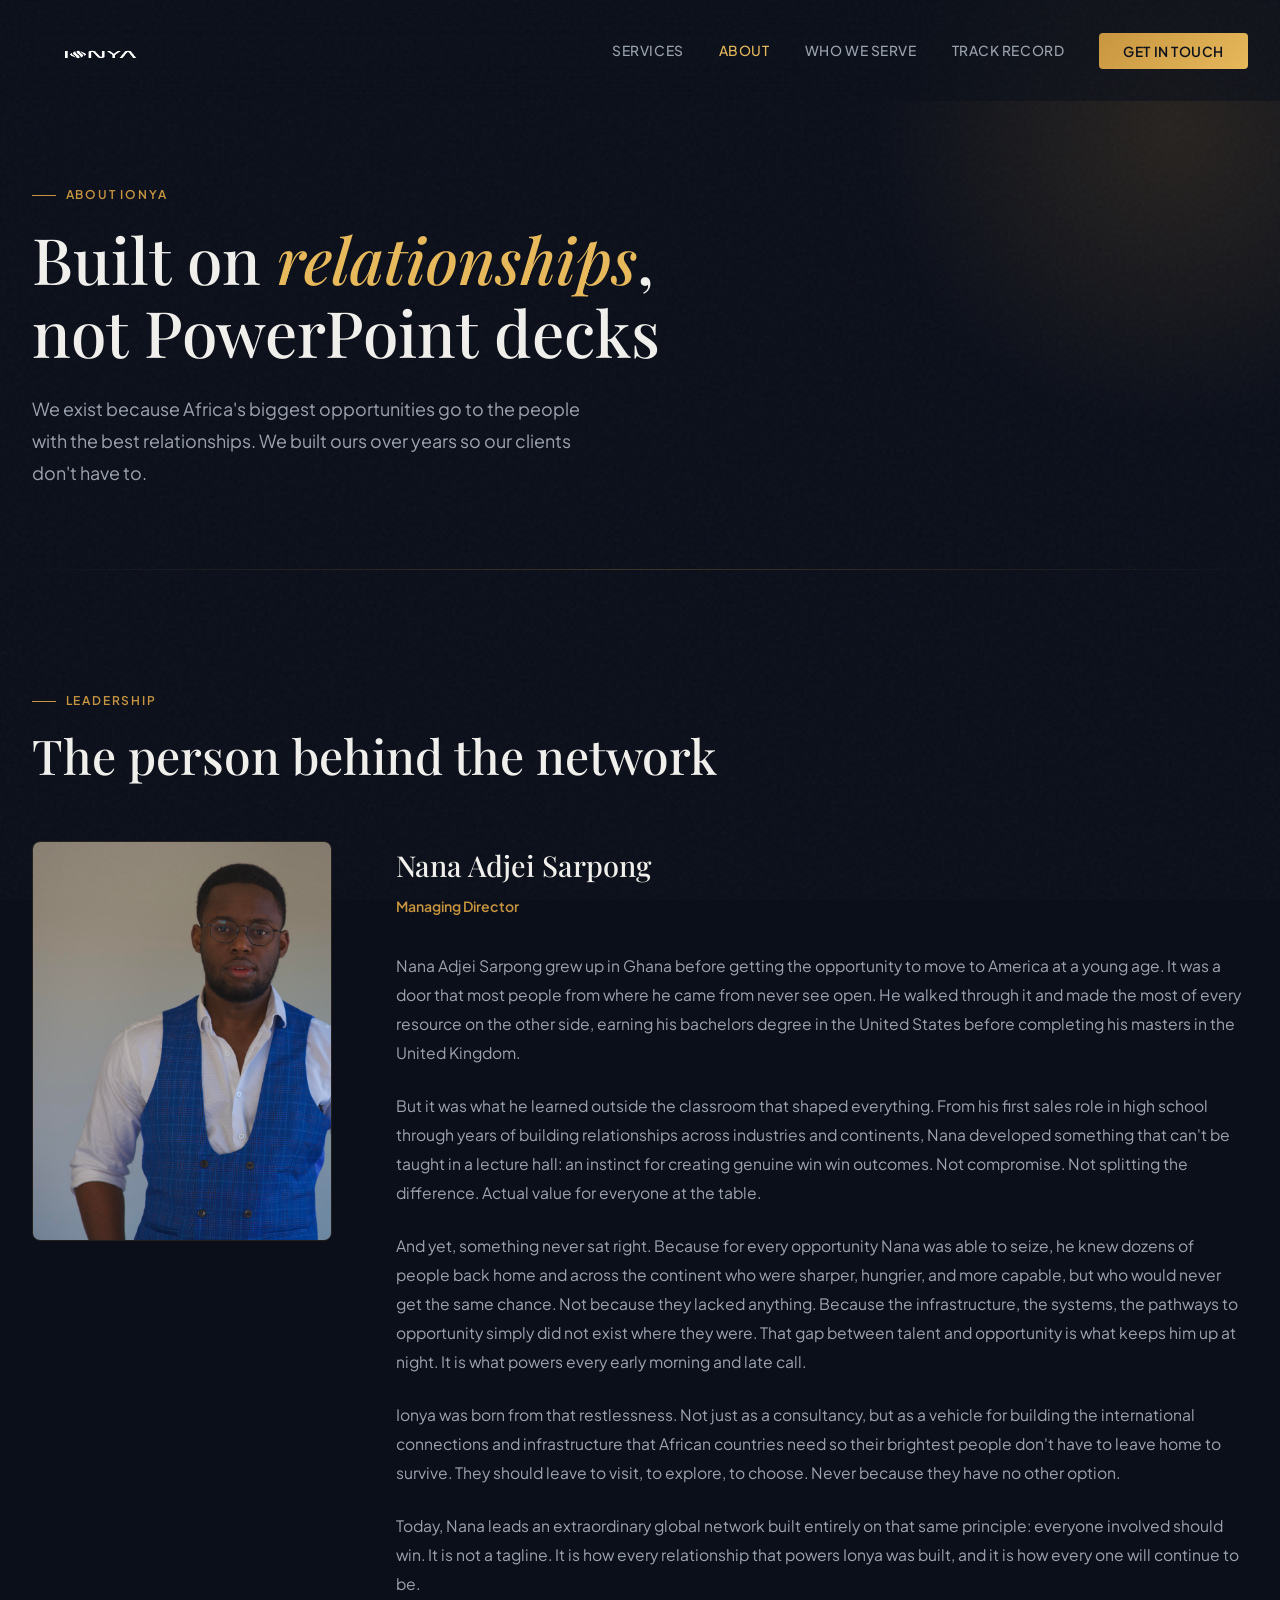
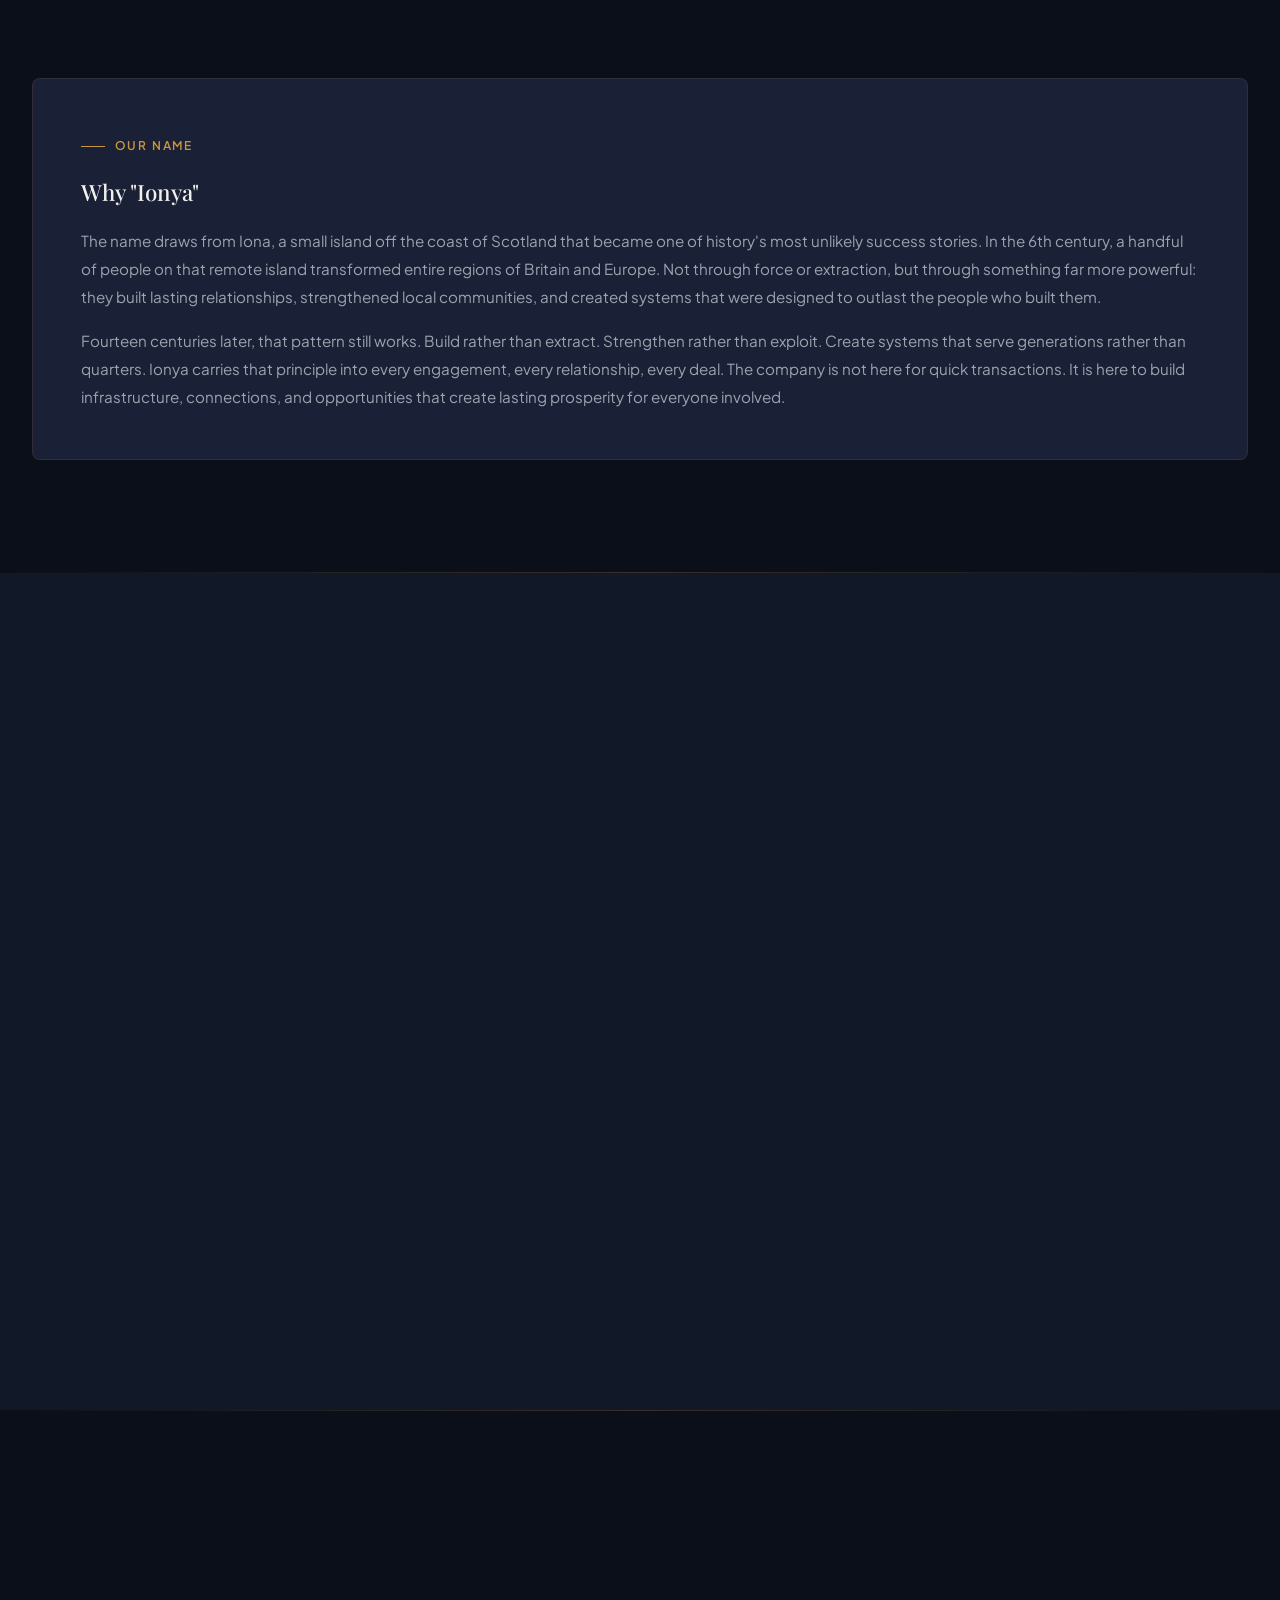
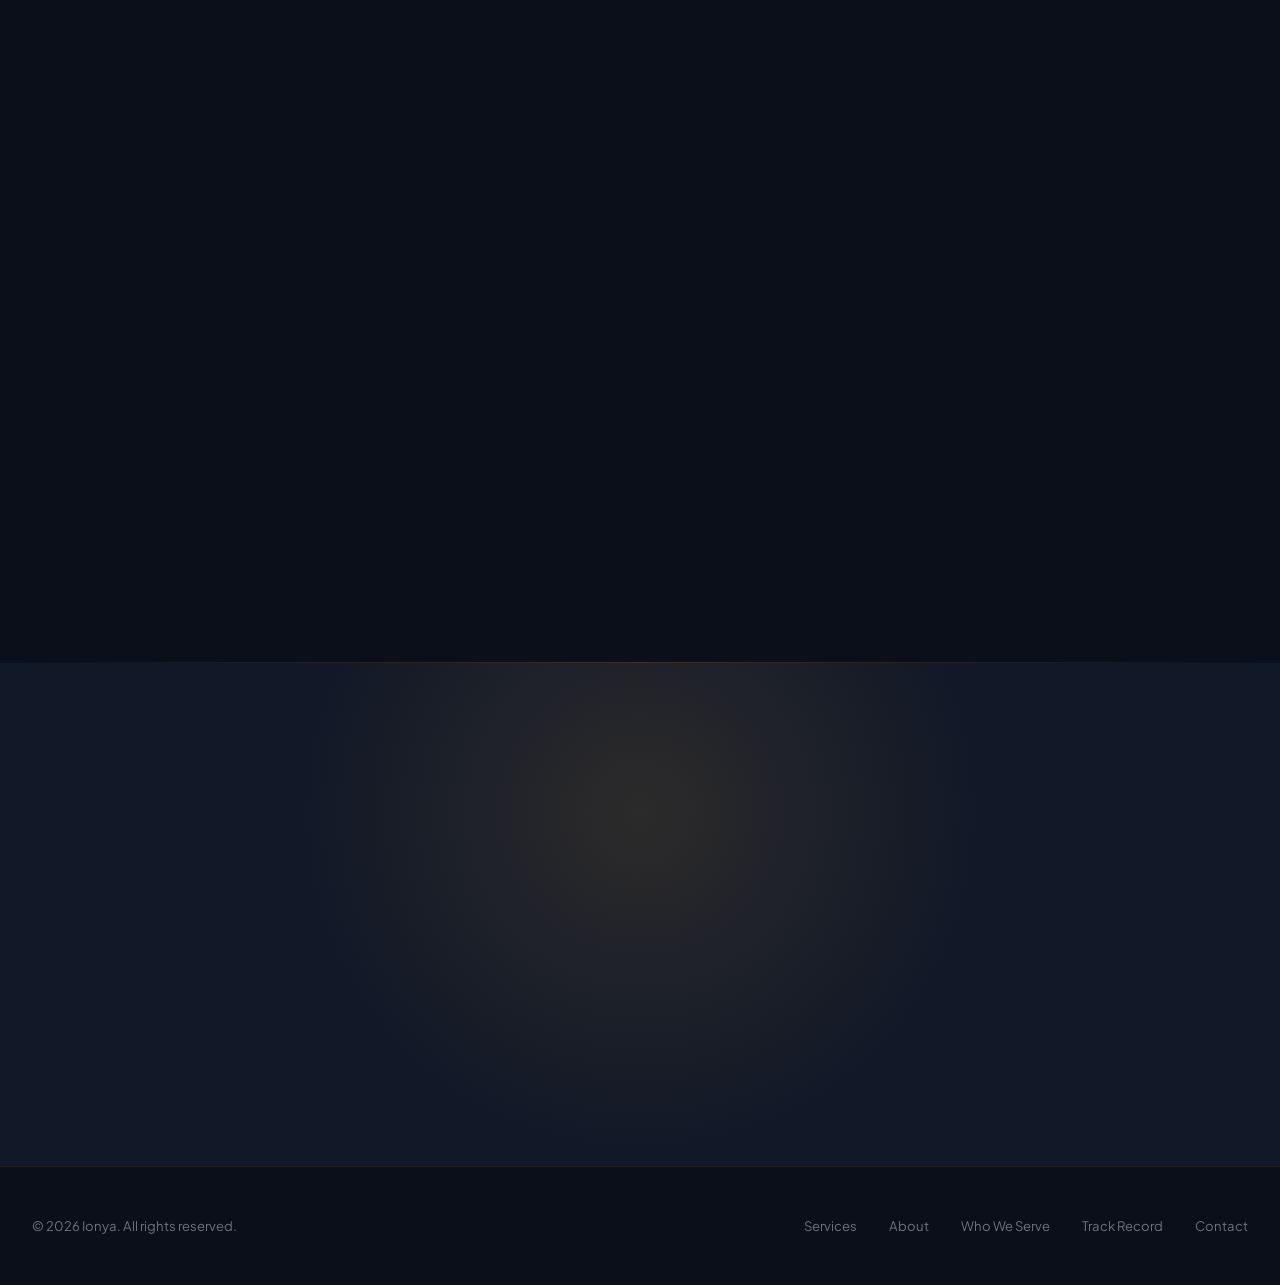
==== commit de2695f4: "Update about.html" ====
--- a/about.html
+++ b/about.html
@@ -16,7 +16,7 @@
             border: 1px solid var(--border); border-radius: 8px;
             overflow: hidden;
         }
-        .founder-photo img { width: 100%; height: 100%; object-fit: cover; object-position: 20% center; display: block; }
+        .founder-photo img { width: 100%; height: 100%; object-fit: cover; object-position: 12% center; display: block; }
         .founder-content h3 { font-family: var(--font-display); font-size: 1.8rem; font-weight: 500; margin-bottom: 0.3rem; }
         .founder-title { color: var(--gold-primary); font-size: 0.88rem; font-weight: 600; margin-bottom: 2rem; }
         .founder-content p { color: var(--text-secondary); font-size: 0.98rem; line-height: 1.85; margin-bottom: 1.5rem; }
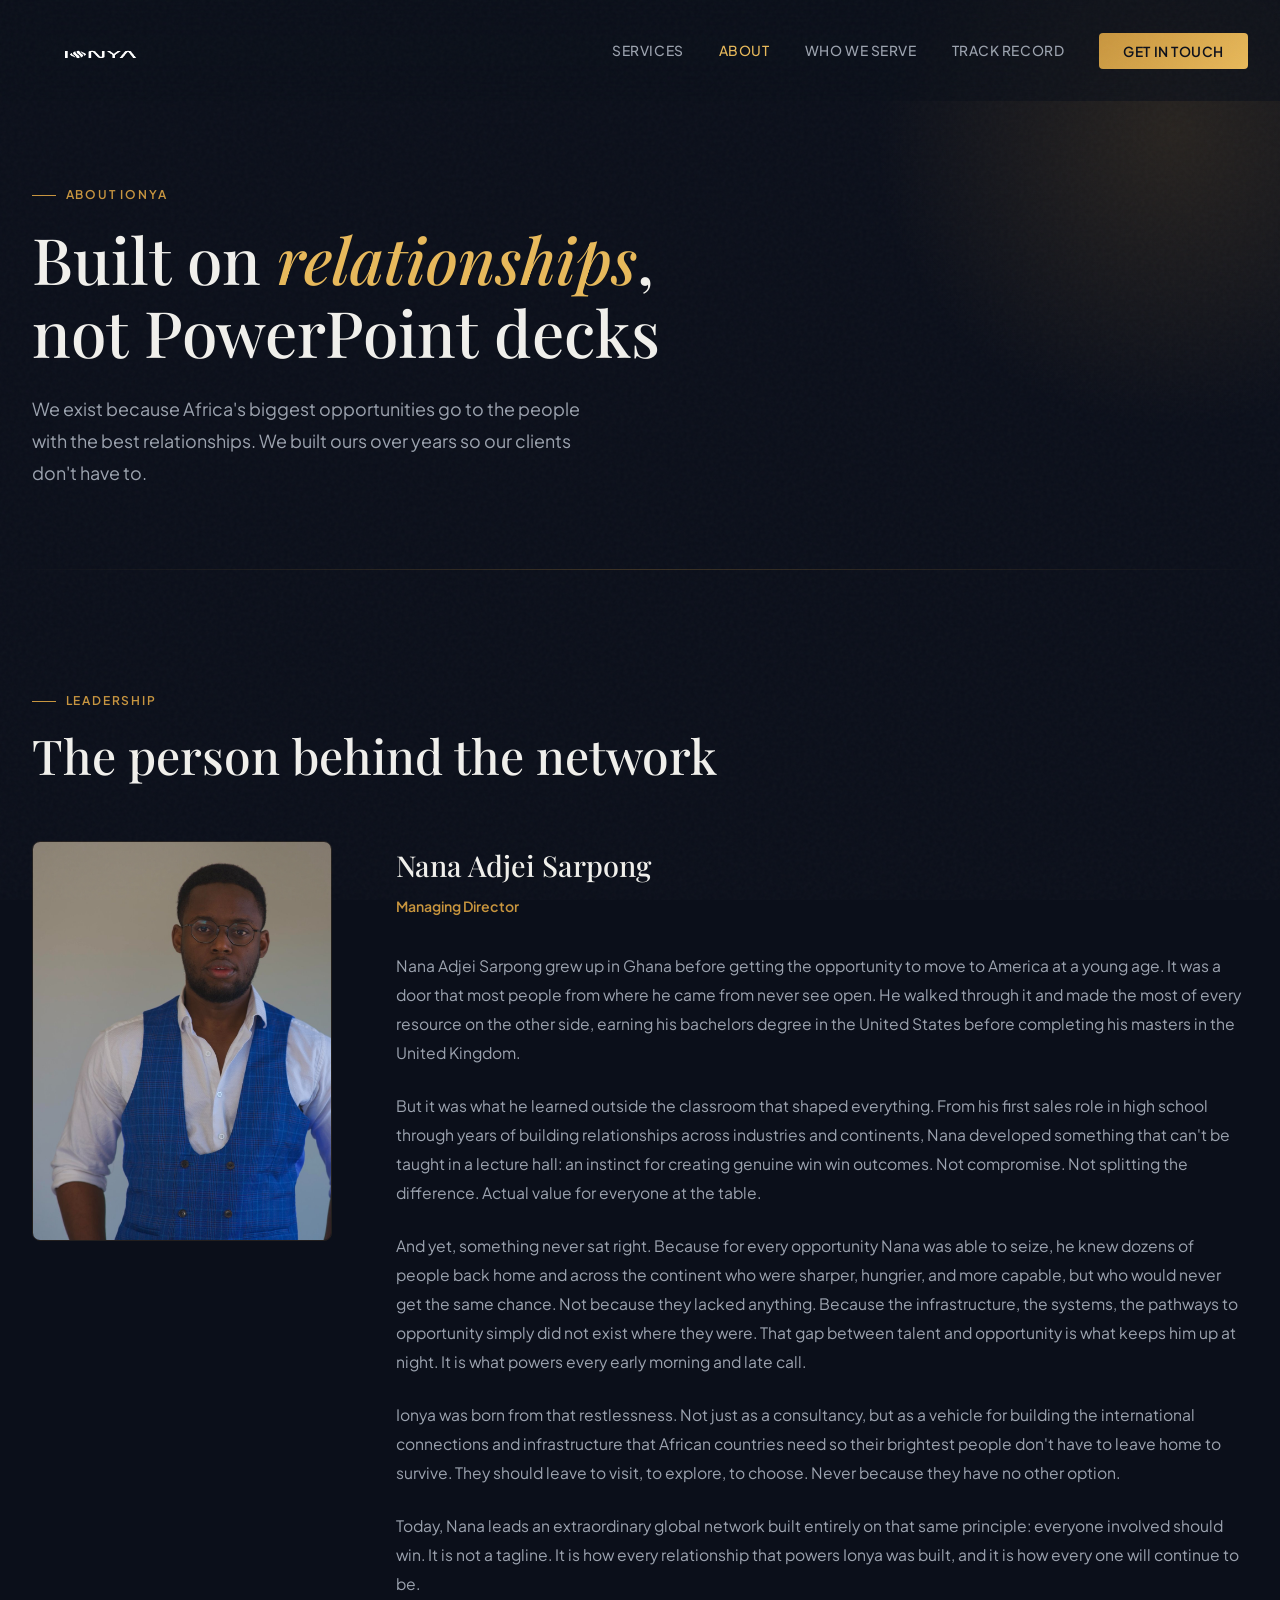
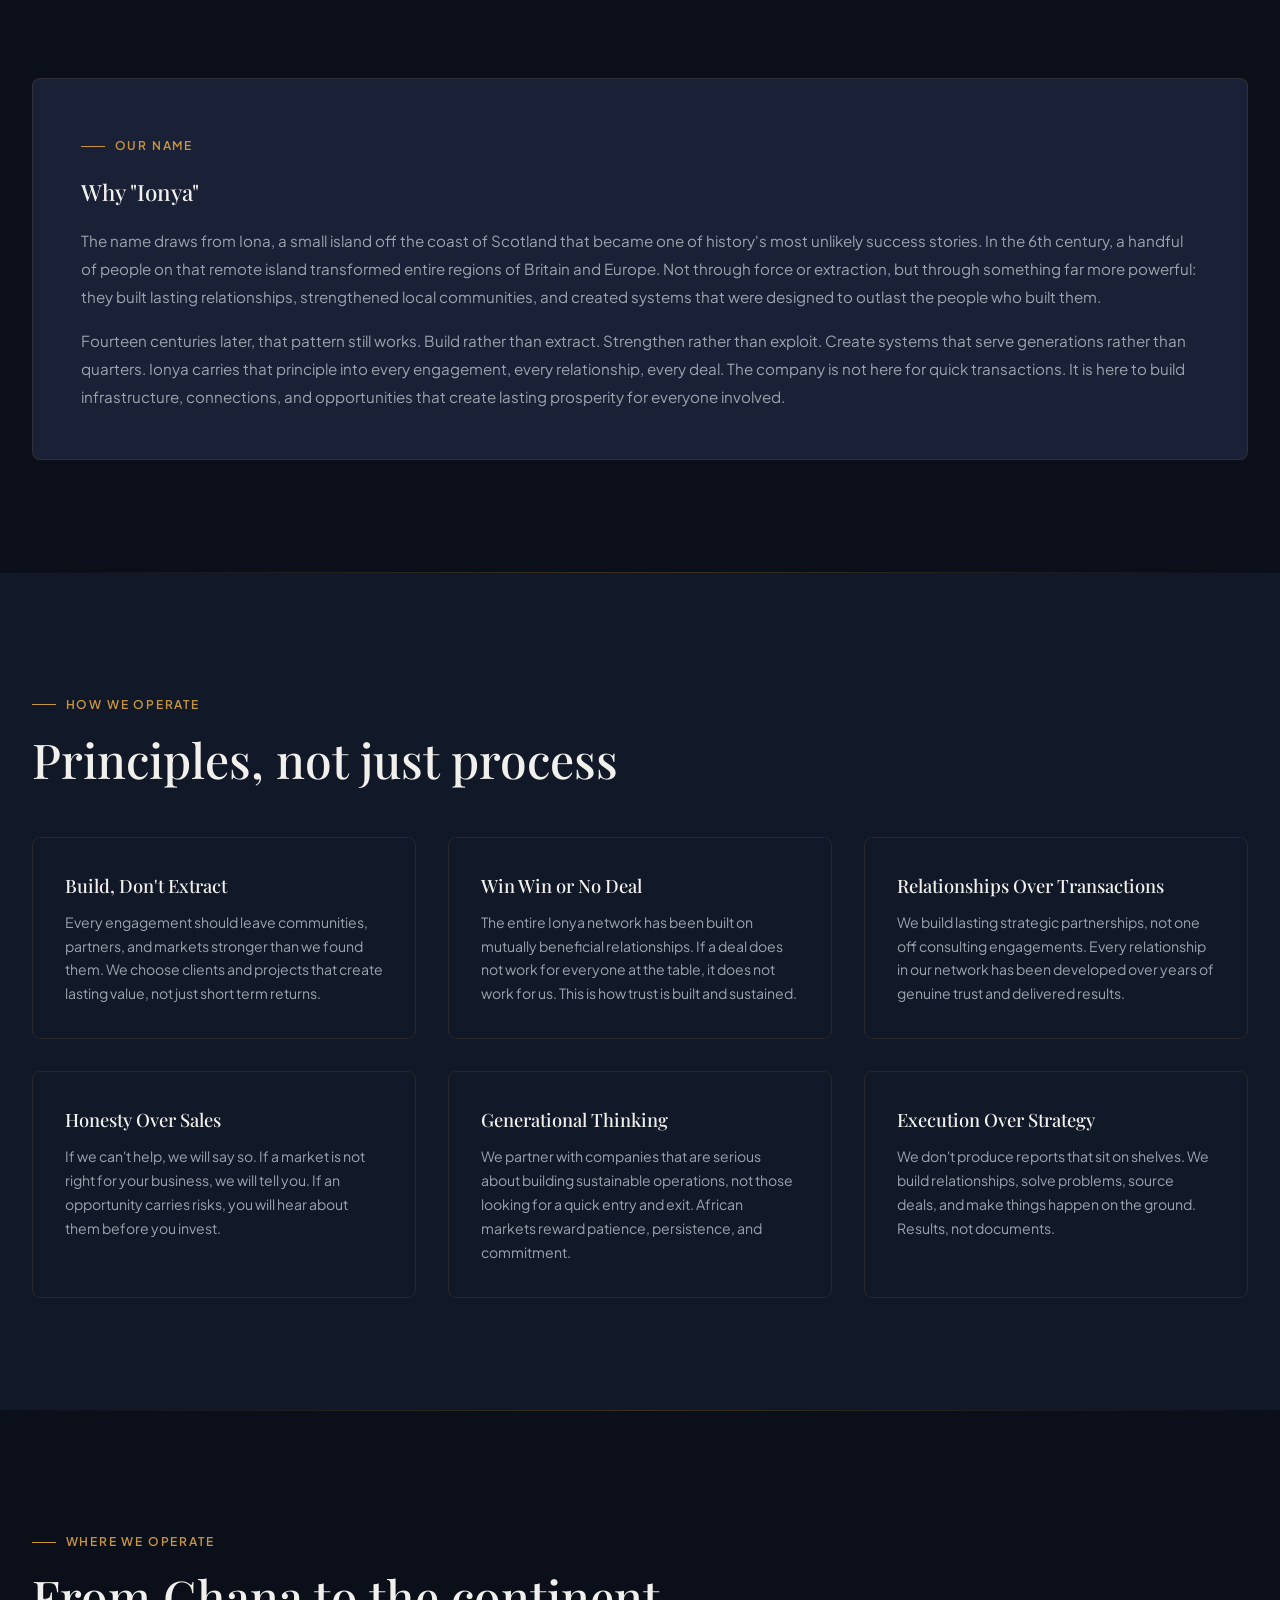
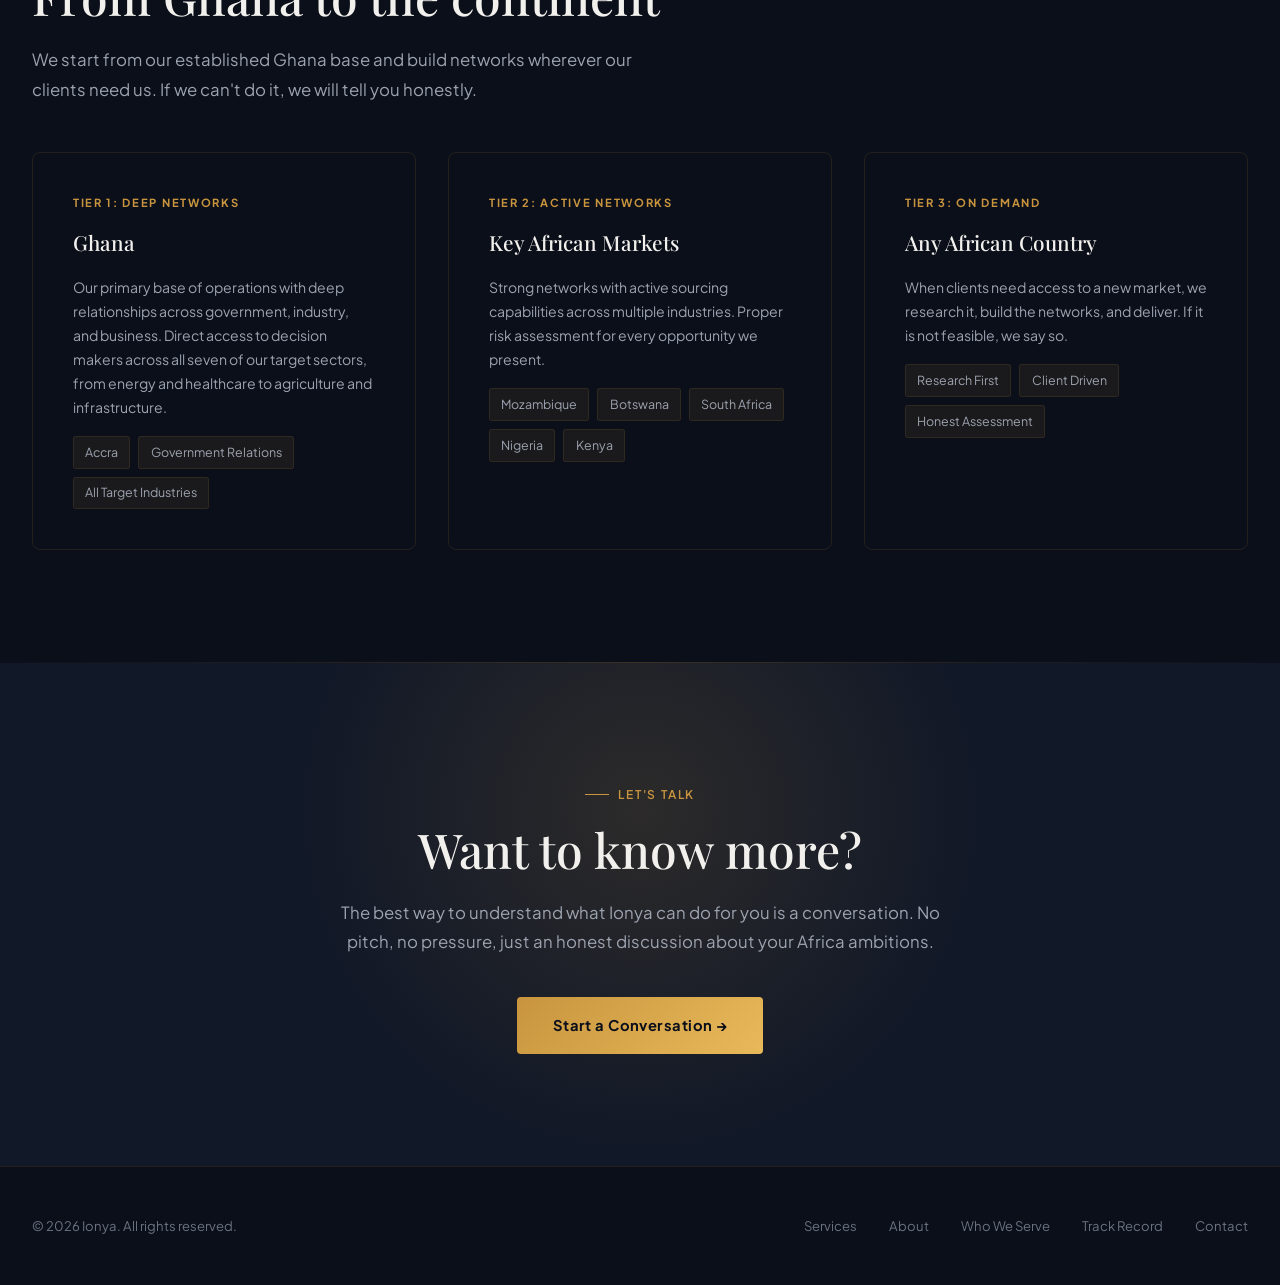
==== commit 9767d15a: "Rename about (4).html to about.html" ====
--- a/about.html
+++ b/about.html
@@ -16,7 +16,7 @@
             border: 1px solid var(--border); border-radius: 8px;
             overflow: hidden;
         }
-        .founder-photo img { width: 100%; height: 100%; object-fit: cover; object-position: 12% center; display: block; }
+        .founder-photo img { width: 100%; height: 100%; object-fit: cover; object-position: center top; display: block; }
         .founder-content h3 { font-family: var(--font-display); font-size: 1.8rem; font-weight: 500; margin-bottom: 0.3rem; }
         .founder-title { color: var(--gold-primary); font-size: 0.88rem; font-weight: 600; margin-bottom: 2rem; }
         .founder-content p { color: var(--text-secondary); font-size: 0.98rem; line-height: 1.85; margin-bottom: 1.5rem; }
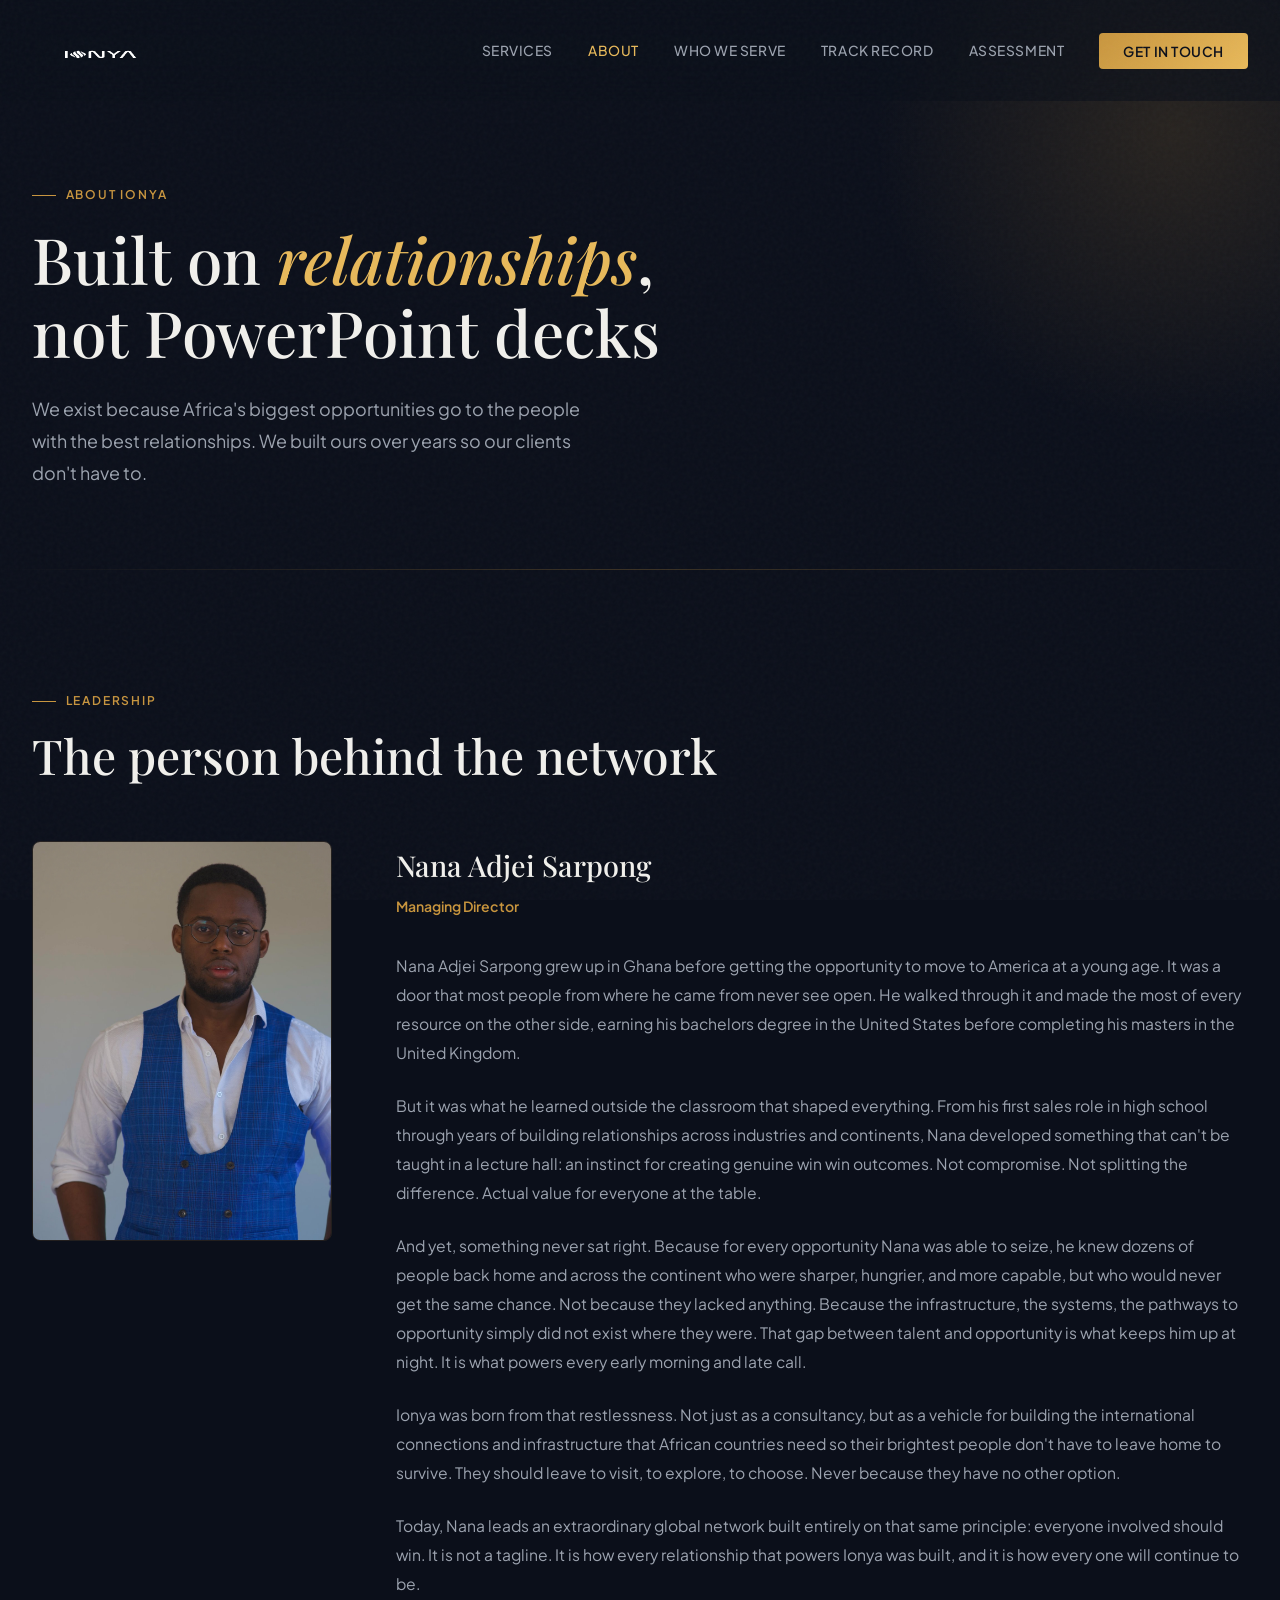
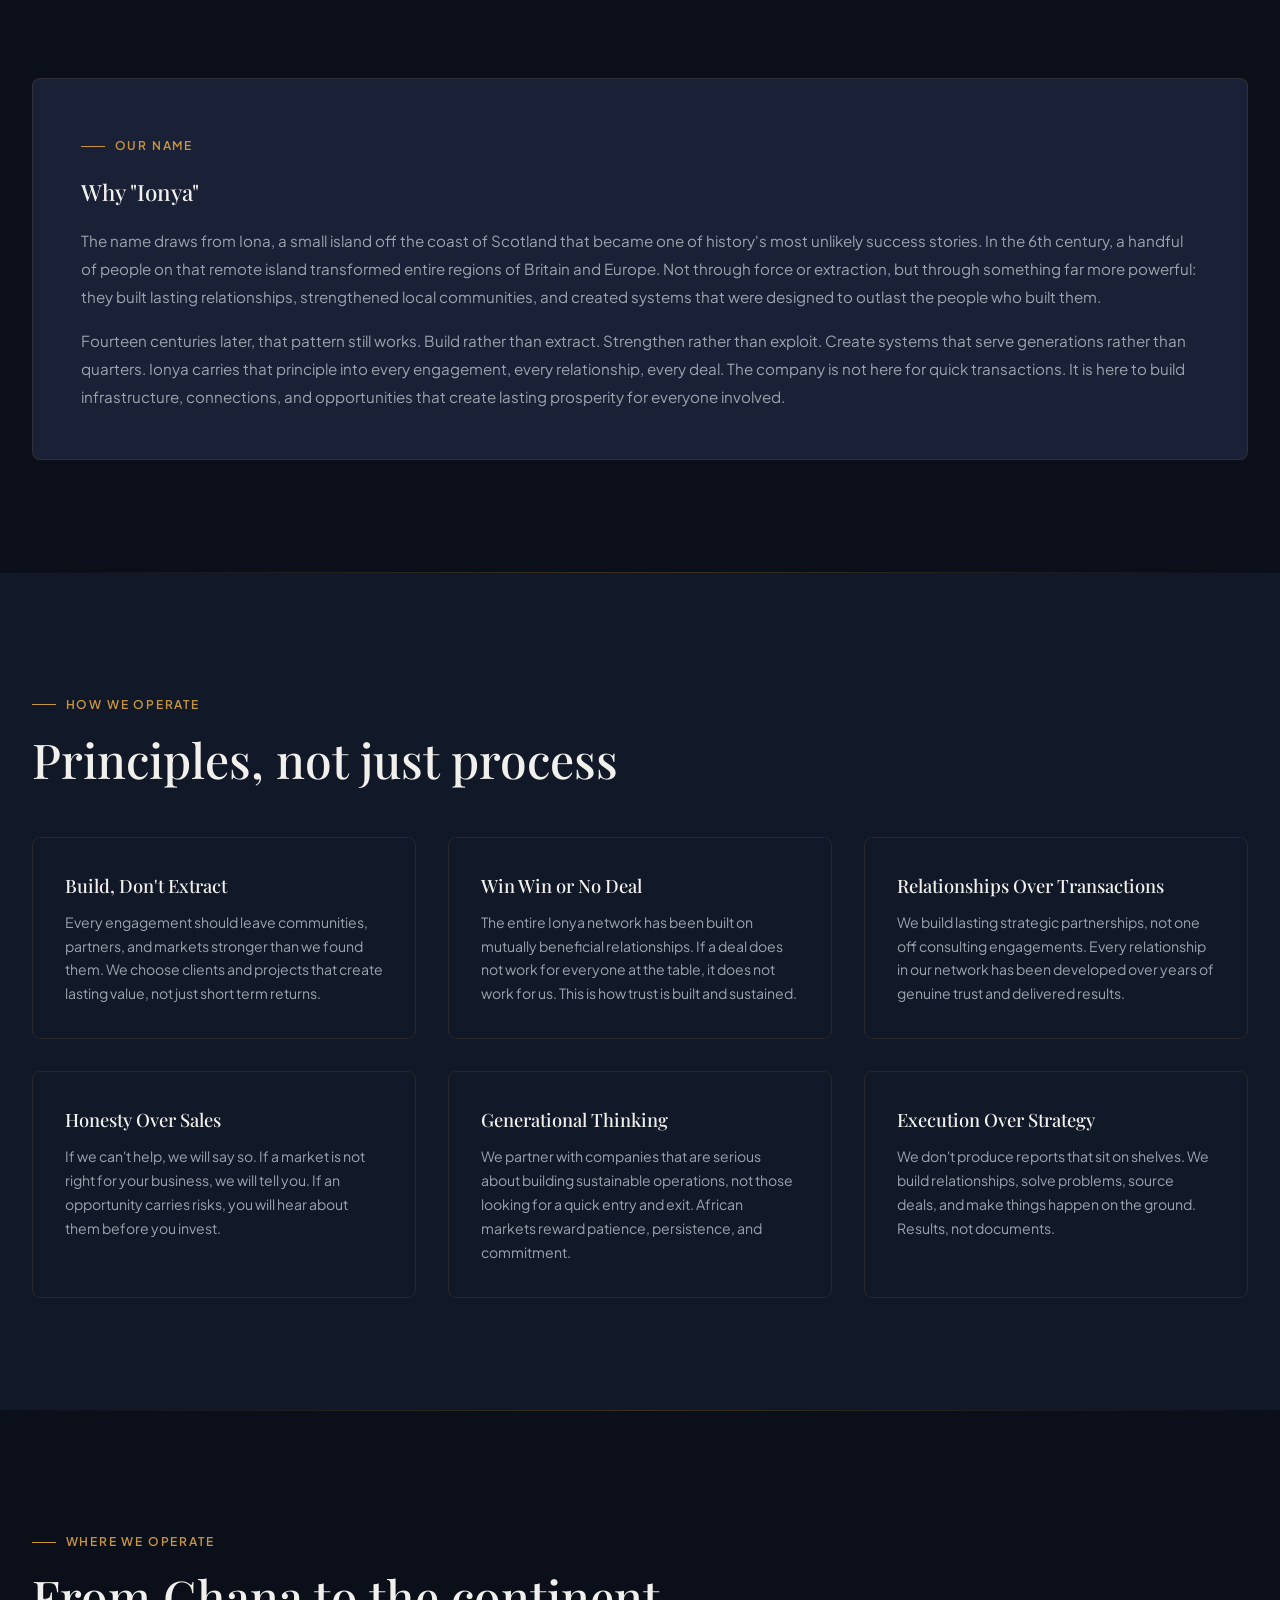
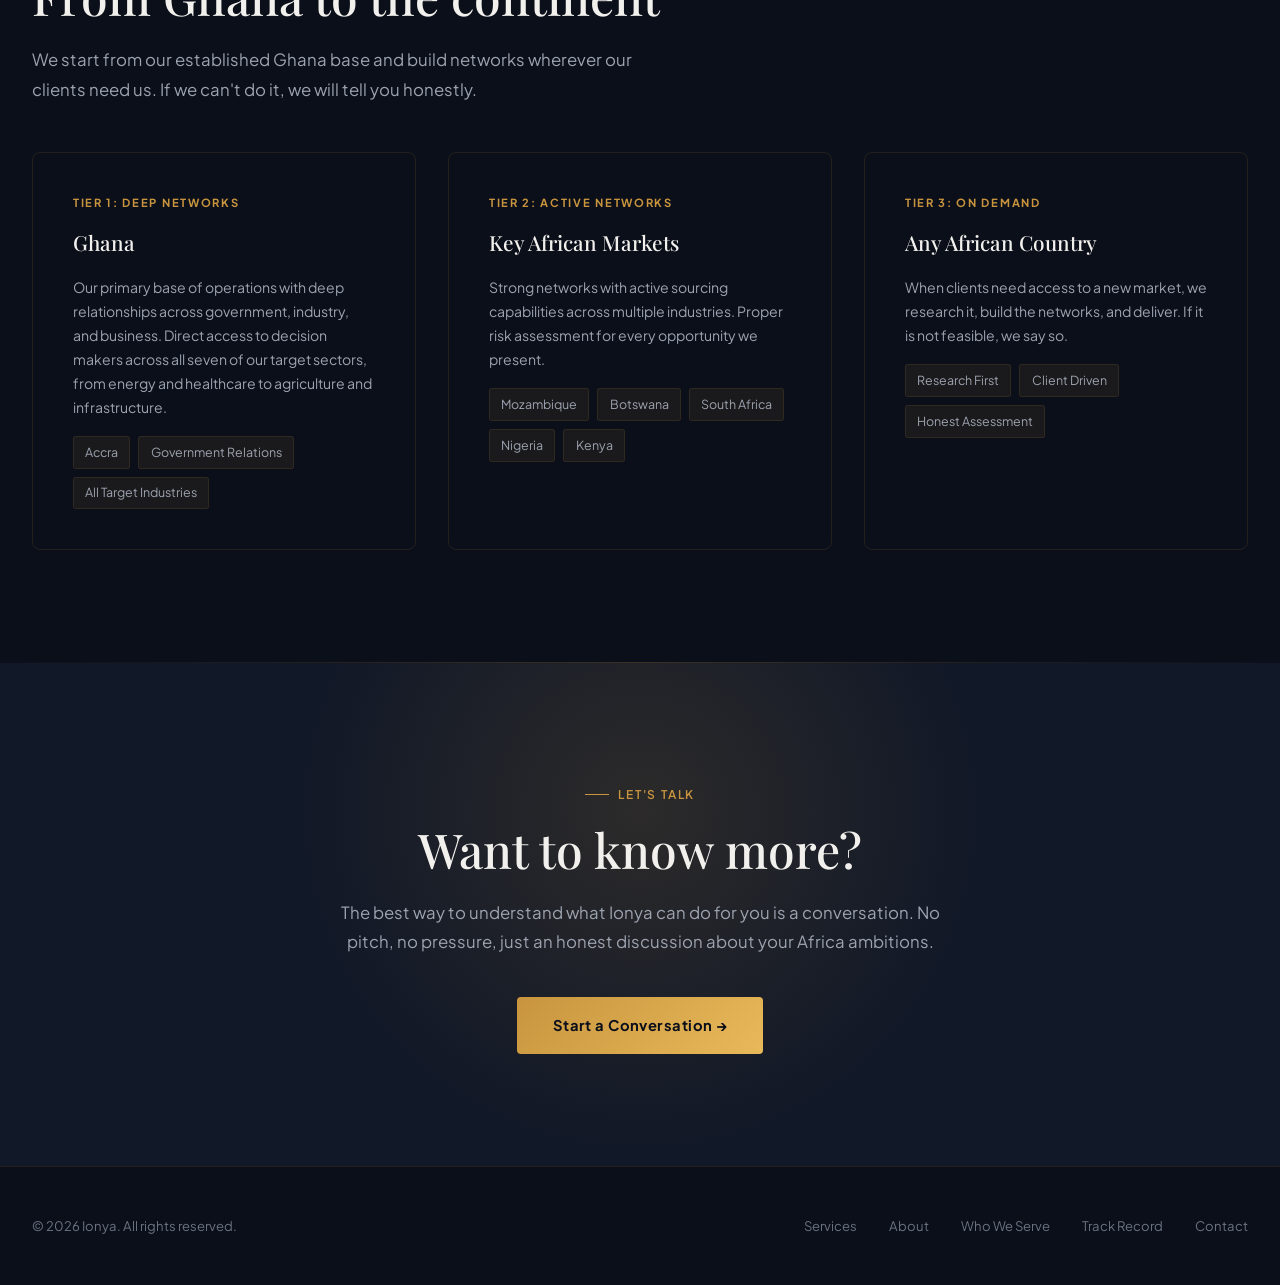
==== commit 5e19538f: "Update about.html" ====
--- a/about.html
+++ b/about.html
@@ -5,7 +5,9 @@
     <meta name="viewport" content="width=device-width, initial-scale=1.0">
     <title>About | Ionya</title>
     <meta name="description" content="Learn about Ionya, our founder Nana Adjei Sarpong, and why we built Africa's most connected strategic consultancy for international companies.">
+    <link rel="icon" href="/favicon.ico" type="image/x-icon">
     <link rel="preconnect" href="https://fonts.googleapis.com">
+    <link rel="icon" href="/favicon.ico" type="image/x-icon">
     <link rel="preconnect" href="https://fonts.gstatic.com" crossorigin>
     <link href="https://fonts.googleapis.com/css2?family=Playfair+Display:ital,wght@0,400;0,500;0,600;0,700;1,400;1,500&family=Plus+Jakarta+Sans:wght@300;400;500;600;700&display=swap" rel="stylesheet">
     <link rel="stylesheet" href="styles.css">
@@ -61,6 +63,7 @@
             <li><a href="/about" class="active">About</a></li>
             <li><a href="/who-we-serve">Who We Serve</a></li>
             <li><a href="/track-record">Track Record</a></li>
+            <li><a href="/assessment.html">Assessment</a></li>
             <li><a href="/contact" class="nav-cta">Get in Touch</a></li>
         </ul>
         <div class="mobile-toggle" onclick="document.getElementById('navLinks').classList.toggle('open')"><span></span><span></span><span></span></div>
